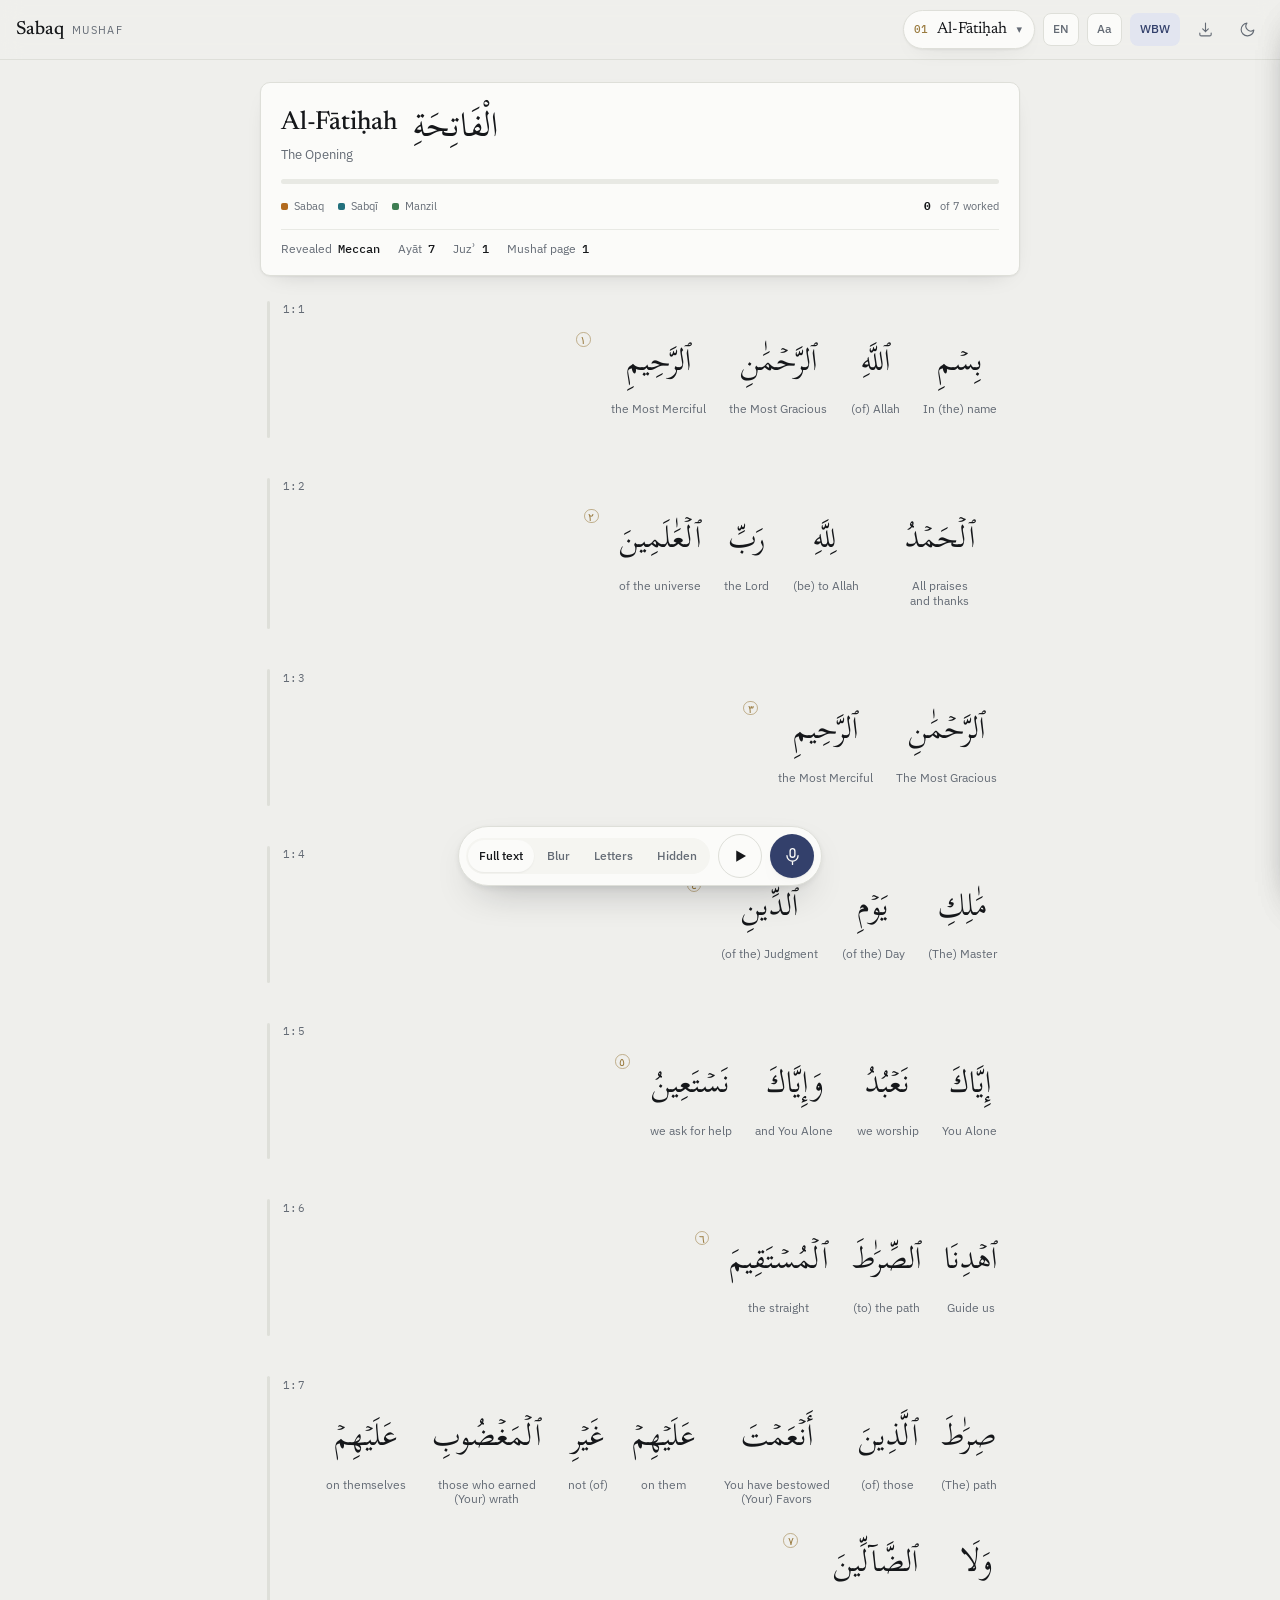
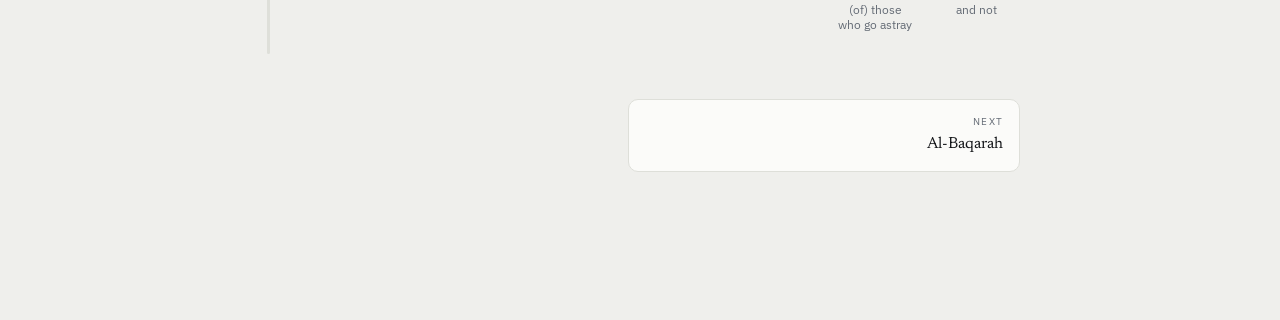
==== index.html @ 5e067751 "Add files via upload" ====
<!doctype html>
<html lang="en">
<head>
<meta charset="utf-8">
<meta name="viewport" content="width=device-width,initial-scale=1,viewport-fit=cover">
<title>Sabaq Mushaf</title>
<meta name="description" content="A mushaf built for hifz: concealment, recite-to-reveal, loop ranges and sabaq/sabqi/manzil tracking.">
<meta name="theme-color" content="#EFEFEC" media="(prefers-color-scheme: light)">
<meta name="theme-color" content="#101215" media="(prefers-color-scheme: dark)">
<meta name="apple-mobile-web-app-capable" content="yes">
<meta name="apple-mobile-web-app-title" content="Sabaq">
<link rel="manifest" href="manifest.webmanifest">
<link rel="icon" href="icon-192.png" sizes="192x192">
<link rel="apple-touch-icon" href="icon-192.png">
<link rel="preconnect" href="https://fonts.gstatic.com" crossorigin>
<link rel="stylesheet" href="https://fonts.googleapis.com/css2?family=Scheherazade+New:wght@400;700&family=Newsreader:ital,opsz,wght@0,6..72,400;0,6..72,500;1,6..72,400&family=IBM+Plex+Sans:wght@400;500;600&family=IBM+Plex+Mono:wght@400;500&display=swap">
<link rel="stylesheet" href="styles.css">
</head>
<body>
<div class="top">
  <div class="top-in">
    <div class="brand"><b>Sabaq</b><span>Mushaf</span></div>
    <button class="pick" id="pick" aria-label="Choose surah">
      <span class="num" id="pickNum">01</span>
      <span class="nm" id="pickName">Al-Fātiḥah</span>
      <span class="car">▾</span>
    </button>
    <button class="tg" id="tgTl" title="English translation">EN</button>
    <button class="tg" id="tgTr" title="Transliteration">Aa</button>
    <button class="tg" id="tgWb" title="Word-by-word English">WBW</button>
    <button class="icon" id="dlOpen" aria-label="Audio and offline downloads" title="Audio &amp; offline">
      <svg viewBox="0 0 24 24"><path d="M12 3v12m0 0l-4-4m4 4l4-4M4 17v2a2 2 0 0 0 2 2h12a2 2 0 0 0 2-2v-2"/></svg>
    </button>
    <button class="icon" id="tgTheme" aria-label="Toggle theme" title="Theme">
      <svg viewBox="0 0 24 24"><path d="M21 12.8A9 9 0 1 1 11.2 3a7 7 0 0 0 9.8 9.8z"/></svg>
    </button>
  </div>
</div>

<div class="wrap">
  <main>
    <section class="shead" id="shead"></section>
    <div class="bism" id="bism"></div>
    <div class="ayat" id="ayat"></div>
    <div class="navrow" id="navrow"></div>
  </main>
</div>

<div class="dock">
  <div class="chip" id="chip">
    <span>Loop <b id="chipRange">1–1</b></span>
    <span class="rounds" id="chipRounds">round 1</span>
    <button id="chipX" aria-label="Clear loop">&times;</button>
  </div>
  <div class="status" id="status">
    <span class="pulse"></span>
    <span class="where" id="where">Listening…</span>
  </div>
  <div class="bar">
    <div class="seg" id="segMask">
      <button data-m="none" class="on">Full text</button>
      <button data-m="blur">Blur</button>
      <button data-m="tip">Letters</button>
      <button data-m="hide">Hidden</button>
    </div>
    <button class="play" id="playBtn" aria-label="Listen" title="Listen">
      <svg viewBox="0 0 24 24" id="playIcon"><path d="M7 4.5v15l13-7.5z"/></svg>
    </button>
    <button class="mic" id="micBtn" aria-label="Recite to reveal" title="Recite to reveal">
      <svg viewBox="0 0 24 24" fill="none" stroke="currentColor" stroke-width="1.7" stroke-linecap="round" stroke-linejoin="round"><rect x="9" y="2" width="6" height="11" rx="3"/><path d="M5 11a7 7 0 0 0 14 0M12 18v4"/></svg>
    </button>
  </div>
</div>

<div class="scrim" id="scrim"></div>

<aside class="drawer" id="drawer" aria-label="Surah index">
  <div class="dhead">
    <div class="dtop">
      <h2>Surahs</h2>
      <button class="icon" id="dClose" aria-label="Close"><svg viewBox="0 0 24 24"><path d="M6 6l12 12M18 6L6 18"/></svg></button>
    </div>
    <input class="search" id="search" placeholder="Search by name, meaning or number" autocomplete="off">
  </div>
  <div class="dlist" id="dlist"></div>
</aside>

<section class="panel dlpanel" id="dlPanel" aria-label="Audio and offline">
  <div class="grab"></div>
  <div class="phead">
    <div class="ttl">Audio<em id="dlUsage"></em></div>
    <button class="icon" id="dlClose" aria-label="Close"><svg viewBox="0 0 24 24"><path d="M6 6l12 12M18 6L6 18"/></svg></button>
  </div>
  <div class="pbody">
    <div class="grp">
      <div class="lbl">Reciter</div>
      <select class="sel" id="reciter2" aria-label="Reciter"></select>
      <div class="note" id="srcNote"></div>
    </div>

    <div class="grp">
      <div class="lbl">Save for offline</div>
      <div class="foot">
        <button class="btn pri" id="dlSurah">Download this surah</button>
        <button class="btn" id="dlJuz">Download this juzʾ</button>
      </div>
      <div class="prog" id="dlProg"><i id="dlBar"></i></div>
      <div class="note" id="dlNote">Saved recitation plays with no network at all. Downloads continue in the background — you can keep reading.</div>
      <button class="btn" id="dlCancel" style="display:none">Stop downloading</button>
    </div>

    <div class="grp">
      <div class="lbl">Saved</div>
      <div id="dlList" class="dllist"></div>
      <div class="foot">
        <button class="btn" id="dlClear">Remove all saved audio</button>
      </div>
    </div>
  </div>
</section>

<section class="panel" id="panel" aria-label="Ayah">
  <div class="grab"></div>
  <div class="phead">
    <div class="ttl">Ayah<em id="pRef"></em></div>
    <button class="icon" id="pClose" aria-label="Close"><svg viewBox="0 0 24 24"><path d="M6 6l12 12M18 6L6 18"/></svg></button>
  </div>
  <div class="pbody">
    <p class="gloss" id="pGloss"></p>

    <div class="grp">
      <div class="lbl">Recitation</div>
      <div class="foot">
        <button class="btn" id="startHere">Start reciting here</button>
        <button class="btn" id="loopOne">Loop just this ayah</button>
      </div>
    </div>

    <div class="grp">
      <div class="lbl">Listen</div>
      <select class="sel" id="reciter" aria-label="Reciter"></select>
      <div class="foot">
        <button class="btn" id="playOne">Play this ayah</button>
        <button class="btn" id="playFrom">Play from here</button>
      </div>
      <div class="row2">
        <div>
          <div class="lbl" style="margin-bottom:5px">Repeat each</div>
          <div class="mini" id="aRep">
            <button data-n="1" class="on">1&times;</button><button data-n="2">2&times;</button>
            <button data-n="3">3&times;</button><button data-n="5">5&times;</button>
          </div>
        </div>
        <div>
          <div class="lbl" style="margin-bottom:5px">Speed</div>
          <div class="mini" id="aSpd">
            <button data-s="0.75">0.75</button><button data-s="1" class="on">1&times;</button>
            <button data-s="1.25">1.25</button>
          </div>
        </div>
      </div>
      <div class="note" id="audioNote">Playback follows the loop range when one is set, and stops at the end of the surah.</div>
      <div class="note" id="offlineNote"></div>
    </div>

    <div class="grp">
      <div class="lbl">Loop a range</div>
      <div class="range">
        <div class="step"><span>From</span><button data-r="f-" aria-label="Earlier start">&minus;</button><b id="dFrom">1</b><button data-r="f+" aria-label="Later start">+</button></div>
        <div class="step"><span>To</span><button data-r="t-" aria-label="Earlier end">&minus;</button><b id="dTo">1</b><button data-r="t+" aria-label="Later end">+</button></div>
      </div>
      <div class="foot">
        <button class="btn pri" id="loopSet">Loop these</button>
        <button class="btn" id="loopClear">Clear loop</button>
      </div>
      <div class="note" id="loopNote"></div>
    </div>

    <div class="grp">
      <div class="lbl">Repetitions</div>
      <div class="reps">
        <svg class="ring" viewBox="0 0 44 44" aria-hidden="true">
          <circle class="bg" cx="22" cy="22" r="18"></circle>
          <circle class="fg" id="ringFg" cx="22" cy="22" r="18" transform="rotate(-90 22 22)"></circle>
          <text x="22" y="23" id="ringTxt">0</text>
        </svg>
        <div class="repbtns">
          <button class="btn pri" id="repAdd" style="flex:1 1 110px">Count one</button>
          <button class="btn" id="repUndo">Undo</button>
          <div class="tgt" id="tgt">
            <span class="lbl">Target</span>
            <button data-t="3">3</button><button data-t="5">5</button>
            <button data-t="7">7</button><button data-t="10">10</button><button data-t="20">20</button>
          </div>
        </div>
      </div>
    </div>

    <div class="grp">
      <div class="lbl">Stage</div>
      <div class="states" id="states">
        <button class="st" data-s="0"><b>—</b>Untouched</button>
        <button class="st v1" data-s="1"><b>Sabaq</b>New lesson</button>
        <button class="st v2" data-s="2"><b>Sabqī</b>Recent</button>
        <button class="st v3" data-s="3"><b>Manzil</b>Consolidated</button>
      </div>
    </div>

    <div class="foot">
      <button class="btn" id="prevAyah">← Previous</button>
      <button class="btn" id="revealAyah">Reveal ayah</button>
      <button class="btn" id="nextAyah">Next →</button>
    </div>
  </div>
</section>

<script src="data/data-meta.js"></script>
<script src="data/data-ar.js"></script>
<script src="data/data-en.js"></script>
<script src="data/data-tr.js"></script>
<script src="data/data-wbw.js"></script>
<script src="config.js"></script>
<script src="app.js"></script>
</body>
</html>
---- styles.css ----
:root{
  --bg:#EFEFEC; --surface:#FBFBF9; --surface-2:#F5F5F1;
  --ink:#15171A; --muted:#646B75; --line:#DEDFD9; --line-soft:#E8E9E4;
  --accent:#33406B; --accent-2:#46558A; --accent-soft:#E2E5F0;
  --brass:#9A7B3F; --live:#B4341F;
  --sabaq:#B26A1E; --sabqi:#22707C; --manzil:#3E7D52;
  --shadow:0 1px 2px rgba(21,23,26,.05), 0 8px 24px -16px rgba(21,23,26,.28);
  --lift:0 2px 6px rgba(21,23,26,.07), 0 16px 40px -20px rgba(21,23,26,.45);
  --r:10px;
  color-scheme:light;
}
@media (prefers-color-scheme:dark){
  :root:not([data-theme="light"]){
    --bg:#101215; --surface:#171A1F; --surface-2:#1D2127;
    --ink:#E6E8EC; --muted:#8E97A3; --line:#262B32; --line-soft:#1F242A;
    --accent:#8D9BD6; --accent-2:#A9B4E2; --accent-soft:#222839;
    --brass:#CBA868; --live:#E4735C;
    --sabaq:#DDA155; --sabqi:#6FC1CE; --manzil:#77C08E;
    --shadow:0 1px 2px rgba(0,0,0,.4), 0 10px 30px -18px rgba(0,0,0,.9);
    --lift:0 2px 8px rgba(0,0,0,.5), 0 18px 44px -22px rgba(0,0,0,1);
    color-scheme:dark;
  }
}
:root[data-theme="dark"]{
  --bg:#101215; --surface:#171A1F; --surface-2:#1D2127;
  --ink:#E6E8EC; --muted:#8E97A3; --line:#262B32; --line-soft:#1F242A;
  --accent:#8D9BD6; --accent-2:#A9B4E2; --accent-soft:#222839;
  --brass:#CBA868; --live:#E4735C;
  --sabaq:#DDA155; --sabqi:#6FC1CE; --manzil:#77C08E;
  --shadow:0 1px 2px rgba(0,0,0,.4), 0 10px 30px -18px rgba(0,0,0,.9);
  --lift:0 2px 8px rgba(0,0,0,.5), 0 18px 44px -22px rgba(0,0,0,1);
  color-scheme:dark;
}

*{box-sizing:border-box}
body{
  margin:0; background:var(--bg); color:var(--ink);
  font-family:"IBM Plex Sans",ui-sans-serif,system-ui,sans-serif;
  font-size:15px; line-height:1.55; -webkit-text-size-adjust:100%;
}
button{font:inherit;color:inherit;background:none;border:none;cursor:pointer}
:focus-visible{outline:2px solid var(--accent);outline-offset:2px;border-radius:4px}
.lbl{font-size:11px;letter-spacing:.10em;text-transform:uppercase;color:var(--muted);font-weight:500}
.mono{font-family:"IBM Plex Mono",ui-monospace,monospace;font-variant-numeric:tabular-nums}

/* ---------- top bar ---------- */
.top{position:sticky;top:0;z-index:40;background:color-mix(in srgb,var(--bg) 88%,transparent);
  backdrop-filter:saturate(1.4) blur(10px);border-bottom:1px solid var(--line)}
.top-in{max-width:1400px;margin:0 auto;display:flex;align-items:center;gap:8px;padding:10px 16px}
.brand{display:flex;align-items:baseline;gap:8px;margin-right:auto;min-width:0}
.brand b{font-family:Newsreader,Georgia,serif;font-weight:500;font-size:19px}
.brand span{font-size:11px;letter-spacing:.12em;text-transform:uppercase;color:var(--muted);white-space:nowrap}
@media (max-width:760px){.brand span{display:none}}
@media (max-width:540px){.brand{display:none}.tg{padding:6px 7px;font-size:11.5px}.top-in{gap:6px}.pick{max-width:52vw}}
.pick{display:flex;align-items:center;gap:9px;padding:6px 12px 6px 10px;border:1px solid var(--line);
  border-radius:999px;background:var(--surface);box-shadow:var(--shadow);max-width:46vw}
.pick .num{font-family:"IBM Plex Mono",monospace;font-size:11px;color:var(--brass);font-weight:500}
.pick .nm{font-family:Newsreader,Georgia,serif;font-size:16px;white-space:nowrap;overflow:hidden;text-overflow:ellipsis}
.pick .car{color:var(--muted);font-size:11px}
.icon{width:34px;height:34px;display:grid;place-items:center;border-radius:8px;border:1px solid transparent;color:var(--muted);flex:none}
.icon:hover{background:var(--surface);border-color:var(--line);color:var(--ink)}
.icon svg{width:17px;height:17px;fill:none;stroke:currentColor;stroke-width:1.6;stroke-linecap:round;stroke-linejoin:round}
.tg{font-size:12px;font-weight:500;padding:6px 9px;border-radius:8px;border:1px solid var(--line);color:var(--muted);background:var(--surface)}
.tg.on{background:var(--accent-soft);color:var(--accent);border-color:transparent}
.tg[disabled]{opacity:.4;cursor:not-allowed}

/* ---------- page ---------- */
.wrap{max-width:1400px;margin:0 auto;padding:0 16px}
main{min-width:0;padding-block:22px 148px;max-width:760px;margin:0 auto}

.shead{background:var(--surface);border:1px solid var(--line);border-radius:var(--r);
  padding:20px 20px 16px;box-shadow:var(--shadow);display:grid;gap:14px}
.shead .row1{display:flex;align-items:flex-start;gap:16px;flex-wrap:wrap}
.shead .ar{font-family:"Scheherazade New",serif;font-size:34px;line-height:1.35;direction:rtl;margin-right:auto}
.shead h1{margin:0;font-family:Newsreader,Georgia,serif;font-weight:500;font-size:26px}
.shead .sub{color:var(--muted);font-size:13px;margin-top:2px}
.facts{display:flex;flex-wrap:wrap;gap:6px 18px;border-top:1px solid var(--line-soft)}
.fact{display:flex;gap:6px;align-items:baseline;font-size:12px;color:var(--muted);padding-top:10px}
.fact b{color:var(--ink);font-weight:500;font-family:"IBM Plex Mono",monospace;font-size:12px}
.meter{display:flex;height:5px;border-radius:3px;overflow:hidden;background:var(--line-soft)}
.meter i{display:block;height:100%}
.meter i.s1{background:var(--sabaq)} .meter i.s2{background:var(--sabqi)} .meter i.s3{background:var(--manzil)}
.legend{display:flex;gap:14px;flex-wrap:wrap;font-size:11px;color:var(--muted);align-items:center}
.legend span{display:flex;align-items:center;gap:6px}
.dot{width:7px;height:7px;border-radius:2px;flex:none}
.dot.s1{background:var(--sabaq)} .dot.s2{background:var(--sabqi)} .dot.s3{background:var(--manzil)}
.bism{font-family:"Scheherazade New",serif;direction:rtl;text-align:center;font-size:30px;line-height:2;padding:26px 10px 18px}

/* ---------- ayat ---------- */
.ayat{display:flex;flex-direction:column;gap:2px;margin-top:6px}
.ayah{scroll-margin-top:96px;position:relative;padding:16px 14px 16px 22px;border-radius:var(--r);
  border:1px solid transparent;transition:background .12s ease,border-color .12s ease}
.ayah:hover{background:var(--surface);border-color:var(--line-soft)}
.ayah.active{background:var(--surface);border-color:var(--line);box-shadow:var(--shadow)}
.ayah.inloop{background:color-mix(in srgb,var(--brass) 7%,transparent)}
.ayah.inloop::before{content:"";position:absolute;left:0;top:0;bottom:0;width:2px;background:color-mix(in srgb,var(--brass) 60%,transparent)}
.ayah.loopstart::before{top:9px;border-radius:2px 2px 0 0}
.ayah.loopend::before{bottom:9px;border-radius:0 0 2px 2px}
.spine{position:absolute;left:6px;top:18px;bottom:18px;width:3px;border-radius:2px;background:var(--line)}
.spine.s1{background:var(--sabaq)} .spine.s2{background:var(--sabqi)} .spine.s3{background:var(--manzil)}
.ahead{display:flex;align-items:center;gap:10px;margin-bottom:8px;min-height:22px}
.aref{font-family:"IBM Plex Mono",monospace;font-size:11px;color:var(--muted);letter-spacing:.03em}
.areps{font-family:"IBM Plex Mono",monospace;font-size:11px;color:var(--brass)}
.astate{font-size:10px;letter-spacing:.1em;text-transform:uppercase;font-weight:500;padding:2px 7px;border-radius:999px;border:1px solid currentColor}
.astate.s1{color:var(--sabaq)} .astate.s2{color:var(--sabqi)} .astate.s3{color:var(--manzil)}
.ago{margin-left:auto;font-size:11px;color:var(--accent);opacity:0;transition:opacity .12s;padding:2px 4px}
.ayah:hover .ago,.ayah.active .ago{opacity:1}
@media (hover:none){.ago{opacity:1}}

.ar-text{display:block;font-family:"Scheherazade New",serif;direction:rtl;text-align:right;
  font-size:var(--ar-size,30px);line-height:2.15}
.w{display:inline-block;position:relative;padding:0 .03em;border-radius:5px}
.aw{display:inline-block;position:relative;font-style:normal;
  transition:filter .16s ease,color .16s ease,background-color .16s ease}
.gl{display:none}
.ayat.wbw .ar-text{line-height:1.25}
.ayat.wbw .w{display:inline-flex;flex-direction:column;align-items:center;vertical-align:top;
  gap:4px;margin:0 .18em .75em;padding:0 .08em}
.ayat.wbw .aw{display:block;line-height:2.15;padding-bottom:.16em}
.ayat.wbw .gl{display:block;direction:ltr;text-align:center;font-style:normal;
  font-family:"IBM Plex Sans",system-ui,sans-serif;font-size:11.5px;line-height:1.3;
  color:var(--muted);max-width:10em;text-wrap:balance}
.ayat.wbw .rosette{vertical-align:top;margin-top:.3em}
.rosette{display:inline-block;margin:0 4px;width:1.35em;height:1.35em;line-height:1.35em;text-align:center;
  vertical-align:.05em;font-family:"IBM Plex Mono",monospace;font-size:.36em;color:var(--brass);
  border:1px solid color-mix(in srgb,var(--brass) 55%,transparent);border-radius:50%}
.tl{display:block;margin-top:10px;font-size:14.5px;max-width:64ch}
.tr{display:block;margin-top:6px;font-size:13px;color:var(--muted);font-style:italic;max-width:64ch}

/* concealment — one class on the container drives every word */
.ayat.m-blur .w:not(.got),.ayat.m-tip .w:not(.got),.ayat.m-hide .w:not(.got){cursor:pointer}
.ayat.m-blur .w:not(.got) .aw{filter:blur(6px);opacity:.72}
.ayat.m-hide .w:not(.got) .aw{color:transparent;background:var(--line);border-radius:5px}
.ayat.m-tip .w:not(.got) .aw{color:transparent;text-decoration:underline;text-decoration-color:var(--line);
  text-decoration-thickness:2px;text-underline-offset:.18em}
.ayat.m-tip .w:not(.got) .aw::after{content:attr(data-h);position:absolute;right:.03em;top:0;color:var(--muted)}
.ayat .w.now{background:color-mix(in srgb,var(--accent) 22%,transparent);outline:1px solid color-mix(in srgb,var(--accent) 45%,transparent)}
.ayat.m-hide .w.now .aw{background:color-mix(in srgb,var(--accent) 30%,transparent)}
@media (prefers-reduced-motion:reduce){.aw{transition:none}}

.navrow{display:flex;gap:10px;margin-top:26px}
.nav{flex:1;padding:14px 16px;border:1px solid var(--line);border-radius:var(--r);background:var(--surface);display:grid;gap:3px;text-align:left}
.nav:hover{border-color:var(--accent);color:var(--accent)}
.nav.r{text-align:right}
.nav .k{font-size:10px;letter-spacing:.12em;text-transform:uppercase;color:var(--muted)}
.nav .v{font-family:Newsreader,Georgia,serif;font-size:16px}

/* ---------- recitation dock ---------- */
.dock{position:fixed;left:0;right:0;bottom:0;z-index:50;display:flex;flex-direction:column;
  align-items:center;gap:8px;padding:0 12px 14px;pointer-events:none}
.dock>*{pointer-events:auto}
.status{display:none;align-items:center;gap:9px;padding:7px 14px;border-radius:999px;
  background:var(--surface);border:1px solid var(--line);box-shadow:var(--lift);font-size:12.5px;max-width:94vw}
.status.on{display:flex}
.status .pulse{width:8px;height:8px;border-radius:50%;background:var(--live);flex:none;animation:pulse 1.4s ease-in-out infinite}
@keyframes pulse{0%,100%{opacity:1;transform:scale(1)}50%{opacity:.35;transform:scale(.75)}}
@media (prefers-reduced-motion:reduce){.status .pulse{animation:none}}
.status .where{font-family:"IBM Plex Mono",monospace;font-size:12px;color:var(--muted);white-space:nowrap;overflow:hidden;text-overflow:ellipsis}
.status.lost .pulse{background:var(--brass);animation:none}
.status.audio .pulse{background:var(--manzil)}
.status.failed .pulse{background:var(--brass);animation:none}
.ayah.playing{background:color-mix(in srgb,var(--manzil) 9%,transparent)}
.ayah.playing .spine{background:var(--manzil)}
.chip{display:none;align-items:center;gap:10px;padding:6px 8px 6px 14px;border-radius:999px;
  background:var(--surface);border:1px solid color-mix(in srgb,var(--brass) 55%,transparent);
  box-shadow:var(--lift);font-size:12.5px;max-width:94vw}
.chip.on{display:flex}
.chip b{color:var(--brass);font-weight:500}
.chip .rounds{font-family:"IBM Plex Mono",monospace;font-size:12px;color:var(--muted)}
.chip button{width:24px;height:24px;border-radius:50%;display:grid;place-items:center;color:var(--muted);font-size:14px;line-height:1}
.chip button:hover{background:var(--surface-2);color:var(--ink)}

.bar{display:flex;align-items:center;gap:8px;padding:7px;border-radius:999px;
  background:var(--surface);border:1px solid var(--line);box-shadow:var(--lift)}
.seg{display:flex;gap:2px;padding:2px;background:var(--surface-2);border-radius:999px}
.seg button{padding:7px 11px;border-radius:999px;font-size:11.5px;font-weight:500;color:var(--muted);white-space:nowrap}
.seg button.on{background:var(--surface);color:var(--ink);box-shadow:var(--shadow)}
.mic{width:44px;height:44px;border-radius:50%;display:grid;place-items:center;flex:none;
  background:var(--accent);color:var(--surface);box-shadow:var(--shadow)}
:root[data-theme="dark"] .mic,:root:not([data-theme="light"]) .mic{color:#101215}
@media (prefers-color-scheme:light){:root:not([data-theme="dark"]) .mic{color:#FBFBF9}}
.mic svg{width:19px;height:19px;fill:none;stroke:currentColor;stroke-width:1.7;stroke-linecap:round;stroke-linejoin:round}
.mic.live{background:var(--live)}
.mic[disabled]{background:var(--line);color:var(--muted);cursor:not-allowed}
.play{width:44px;height:44px;border-radius:50%;display:grid;place-items:center;flex:none;
  border:1px solid var(--line);background:var(--surface);color:var(--ink)}
.play:hover{border-color:var(--manzil);color:var(--manzil)}
.play.on{background:var(--manzil);border-color:var(--manzil);color:var(--surface)}
:root[data-theme="dark"] .play.on,:root:not([data-theme="light"]) .play.on{color:#101215}
@media (prefers-color-scheme:light){:root:not([data-theme="dark"]) .play.on{color:#FBFBF9}}
.play svg{width:18px;height:18px;fill:currentColor;stroke:none}
@media (max-width:430px){.seg button{padding:7px 8px;font-size:11px}.dock{padding-bottom:10px}}

/* ---------- drawer ---------- */
.scrim{position:fixed;inset:0;background:rgba(10,12,14,.42);z-index:60;opacity:0;pointer-events:none;transition:opacity .18s}
.scrim.show{opacity:1;pointer-events:auto}
.drawer{position:fixed;top:0;left:0;bottom:0;width:min(400px,88vw);z-index:61;background:var(--surface);
  border-right:1px solid var(--line);transform:translateX(-101%);transition:transform .22s cubic-bezier(.32,.72,0,1);
  display:flex;flex-direction:column}
.drawer.show{transform:none}
.dhead{padding:16px 16px 12px;border-bottom:1px solid var(--line);display:grid;gap:12px}
.dtop{display:flex;align-items:center;gap:10px}
.dtop h2{margin:0;font-family:Newsreader,Georgia,serif;font-weight:500;font-size:19px;margin-right:auto}
.search{width:100%;padding:9px 12px;border:1px solid var(--line);border-radius:8px;background:var(--surface-2);color:var(--ink);font:inherit;font-size:14px}
.search::placeholder{color:var(--muted)}
.dlist{overflow-y:auto;padding:6px 8px 24px;flex:1}
.srow{display:grid;grid-template-columns:30px 1fr auto;gap:10px;align-items:center;width:100%;padding:9px 8px;border-radius:8px;text-align:left}
.srow:hover{background:var(--surface-2)}
.srow.cur{background:var(--accent-soft)}
.srow .n{font-family:"IBM Plex Mono",monospace;font-size:11px;color:var(--brass);text-align:center}
.srow .t{min-width:0}
.srow .t b{display:block;font-family:Newsreader,Georgia,serif;font-weight:500;font-size:15px;white-space:nowrap;overflow:hidden;text-overflow:ellipsis}
.srow .t i{display:block;font-style:normal;font-size:11px;color:var(--muted)}
.srow .a{font-family:"Scheherazade New",serif;font-size:19px;direction:rtl}
.srow .mt{grid-column:2/4;height:3px;border-radius:2px;background:var(--line-soft);display:flex;overflow:hidden;margin-top:2px}

/* ---------- ayah panel ---------- */
.panel{position:fixed;z-index:70;background:var(--surface);left:0;right:0;bottom:0;
  border-top:1px solid var(--line);border-radius:16px 16px 0 0;box-shadow:var(--lift);
  transform:translateY(101%);transition:transform .24s cubic-bezier(.32,.72,0,1);
  display:flex;flex-direction:column;max-height:80vh}
.panel.show{transform:none}
.grab{width:36px;height:4px;border-radius:2px;background:var(--line);margin:8px auto 0;flex:none}
.phead{padding:10px 18px 12px;display:flex;align-items:center;gap:10px;border-bottom:1px solid var(--line-soft);flex:none}
.phead .ttl{font-family:Newsreader,Georgia,serif;font-size:17px}
.phead .ttl em{font-style:normal;color:var(--muted);font-family:"IBM Plex Mono",monospace;font-size:12px;margin-left:8px}
.pbody{overflow-y:auto;padding:16px 18px 26px;display:grid;gap:18px}
.gloss{font-size:14px;color:var(--muted);max-width:60ch;margin:0}
.grp{display:grid;gap:9px}
.reps{display:flex;align-items:center;gap:14px;flex-wrap:wrap}
.ring{width:58px;height:58px;flex:none}
.ring circle{fill:none;stroke-width:5}
.ring .bg{stroke:var(--line)}
.ring .fg{stroke:var(--brass);stroke-linecap:round;transition:stroke-dashoffset .3s}
.ring text{fill:var(--ink);font-family:"IBM Plex Mono",monospace;font-size:17px;text-anchor:middle;dominant-baseline:central}
.repbtns{display:flex;gap:8px;flex-wrap:wrap;flex:1;min-width:190px}
.btn{padding:9px 14px;border:1px solid var(--line);border-radius:8px;background:var(--surface);font-size:13px;font-weight:500}
.btn:hover{border-color:var(--accent);color:var(--accent)}
.btn.pri{background:var(--accent);border-color:var(--accent)}
:root[data-theme="dark"] .btn.pri,:root:not([data-theme="light"]) .btn.pri{color:#101215}
@media (prefers-color-scheme:light){:root:not([data-theme="dark"]) .btn.pri{color:#FBFBF9}}
.btn.pri:hover{background:var(--accent-2);border-color:var(--accent-2);color:inherit}
.btn.onb{border-color:var(--brass);color:var(--brass);background:color-mix(in srgb,var(--brass) 10%,transparent)}
.tgt{display:flex;gap:6px;align-items:center;flex-wrap:wrap;width:100%}
.tgt button{width:30px;height:30px;border-radius:7px;border:1px solid var(--line);font-family:"IBM Plex Mono",monospace;font-size:12px;color:var(--muted)}
.tgt button.on{background:var(--accent-soft);color:var(--accent);border-color:transparent}
.range{display:flex;gap:10px;flex-wrap:wrap}
.step{display:flex;align-items:center;gap:8px;padding:5px 8px 5px 12px;border:1px solid var(--line);border-radius:999px;background:var(--surface-2)}
.step span{font-size:11px;letter-spacing:.08em;text-transform:uppercase;color:var(--muted)}
.step b{font-family:"IBM Plex Mono",monospace;font-size:14px;min-width:2.4ch;text-align:center;font-weight:500}
.step button{width:26px;height:26px;border-radius:50%;border:1px solid var(--line);background:var(--surface);
  display:grid;place-items:center;font-size:14px;line-height:1;color:var(--muted)}
.step button:hover{border-color:var(--accent);color:var(--accent)}
.sel{width:100%;padding:9px 11px;border:1px solid var(--line);border-radius:8px;
  background:var(--surface-2);color:var(--ink);font:inherit;font-size:13.5px}
.mini{display:flex;gap:4px;padding:3px;background:var(--surface-2);border:1px solid var(--line-soft);border-radius:8px}
.mini button{flex:1;padding:6px 4px;border-radius:6px;font-size:12px;font-weight:500;color:var(--muted);
  font-family:"IBM Plex Mono",monospace}
.mini button.on{background:var(--surface);color:var(--ink);box-shadow:var(--shadow)}
.row2{display:grid;grid-template-columns:1fr 1fr;gap:10px}
.states{display:grid;grid-template-columns:repeat(4,1fr);gap:6px}
.st{padding:9px 6px;border:1px solid var(--line);border-radius:8px;display:grid;gap:3px;justify-items:center;font-size:11px;color:var(--muted)}
.st b{font-size:12.5px;font-weight:500;color:var(--ink)}
.st.on{border-color:currentColor}
.st.on.v1{color:var(--sabaq);background:color-mix(in srgb,var(--sabaq) 10%,transparent)}
.st.on.v2{color:var(--sabqi);background:color-mix(in srgb,var(--sabqi) 10%,transparent)}
.st.on.v3{color:var(--manzil);background:color-mix(in srgb,var(--manzil) 10%,transparent)}
.st.on b{color:currentColor}
.foot{display:flex;gap:8px;flex-wrap:wrap}
.foot .btn{flex:1}
.note{font-size:12px;color:var(--muted);line-height:1.5}

@media (min-width:1024px){
  .panel{left:auto;right:0;top:0;bottom:0;width:404px;max-height:none;border-radius:0;
    border-top:none;border-left:1px solid var(--line);transform:translateX(101%)}
  .panel.show{transform:none}
  .grab{display:none}
  body.docked .wrap,body.docked .top-in{padding-right:420px}
  body.docked .dock{right:404px}
}
@media (max-width:520px){
  .ar-text{--ar-size:25px}
  .shead .ar{font-size:28px}
  .bism{font-size:25px}
  main{padding-block:16px 140px}
}
.hidden{display:none!important}

/* ---------- audio & offline ---------- */
.prog{height:6px;border-radius:3px;background:var(--line-soft);overflow:hidden;display:none}
.prog.on{display:block}
.prog i{display:block;height:100%;width:0;background:var(--manzil);transition:width .25s ease}
.dllist{display:grid;gap:6px}
.dlrow{display:flex;align-items:center;gap:10px;padding:9px 11px;border:1px solid var(--line);border-radius:8px;font-size:13px}
.dlrow b{font-weight:500}
.dlrow .sz{margin-left:auto;font-family:"IBM Plex Mono",monospace;font-size:11.5px;color:var(--muted)}
.dlrow button{color:var(--muted);font-size:12px;padding:3px 6px;border-radius:6px}
.dlrow button:hover{color:var(--live);background:color-mix(in srgb,var(--live) 12%,transparent)}
.dlempty{font-size:13px;color:var(--muted);padding:4px 2px}
.offline-badge{font-size:10px;letter-spacing:.08em;text-transform:uppercase;color:var(--manzil);
  border:1px solid currentColor;border-radius:999px;padding:2px 7px;font-weight:500}
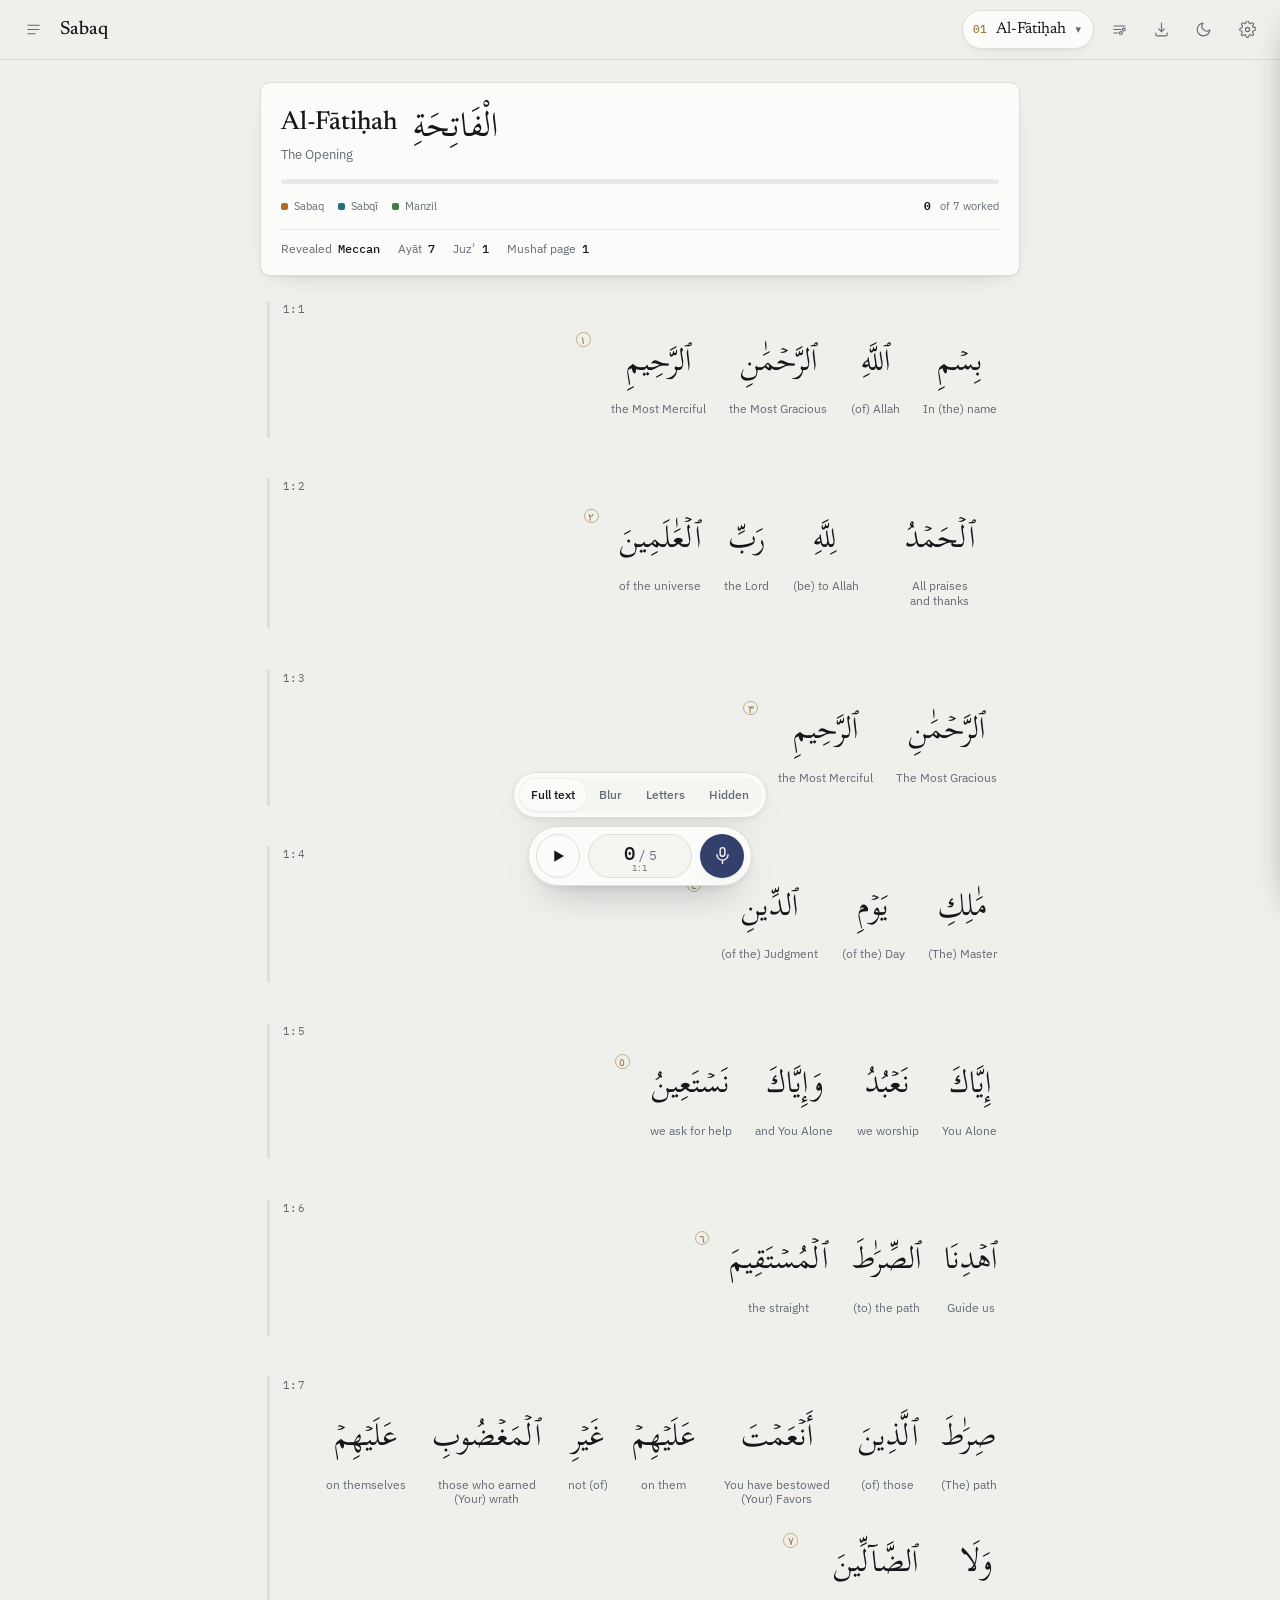
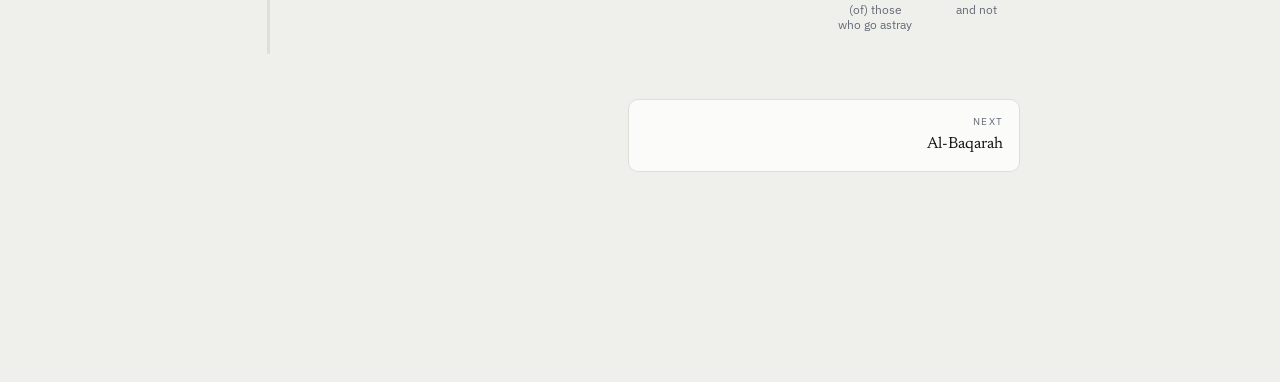
==== commit e1d60cf8: "Add files via upload" ====
--- a/index.html
+++ b/index.html
@@ -19,20 +19,33 @@
 <body>
 <div class="top">
   <div class="top-in">
-    <div class="brand"><b>Sabaq</b><span>Mushaf</span></div>
+    <button class="icon lead" id="toIndex" aria-label="All surahs" title="All surahs">
+      <svg viewBox="0 0 24 24"><path d="M4 6h16M4 12h16M4 18h10"/></svg>
+    </button>
+    <div class="brand"><b>Sabaq</b></div>
     <button class="pick" id="pick" aria-label="Choose surah">
       <span class="num" id="pickNum">01</span>
       <span class="nm" id="pickName">Al-Fātiḥah</span>
       <span class="car">▾</span>
     </button>
-    <button class="tg" id="tgTl" title="English translation">EN</button>
-    <button class="tg" id="tgTr" title="Transliteration">Aa</button>
-    <button class="tg" id="tgWb" title="Word-by-word English">WBW</button>
+    <div class="menuwrap">
+      <button class="icon" id="dispBtn" aria-label="Display options" title="Display" aria-expanded="false">
+        <svg viewBox="0 0 24 24"><path d="M4 7h16M4 12h10M4 17h6"/><circle cx="18" cy="12" r="2"/><circle cx="14" cy="17" r="2"/></svg>
+      </button>
+      <div class="menu" id="dispMenu" role="menu">
+        <button class="tg" id="tgTl" role="menuitemcheckbox">Translation<i></i></button>
+        <button class="tg" id="tgTr" role="menuitemcheckbox">Transliteration<i></i></button>
+        <button class="tg" id="tgWb" role="menuitemcheckbox">Word-by-word<i></i></button>
+      </div>
+    </div>
     <button class="icon" id="dlOpen" aria-label="Audio and offline downloads" title="Audio &amp; offline">
       <svg viewBox="0 0 24 24"><path d="M12 3v12m0 0l-4-4m4 4l4-4M4 17v2a2 2 0 0 0 2 2h12a2 2 0 0 0 2-2v-2"/></svg>
     </button>
     <button class="icon" id="tgTheme" aria-label="Toggle theme" title="Theme">
       <svg viewBox="0 0 24 24"><path d="M21 12.8A9 9 0 1 1 11.2 3a7 7 0 0 0 9.8 9.8z"/></svg>
+    </button>
+    <button class="icon trail" id="toTools" aria-label="Ayah tools" title="Ayah tools">
+      <svg viewBox="0 0 24 24"><circle cx="12" cy="12" r="3"/><path d="M19.4 15a1.7 1.7 0 0 0 .3 1.9l.1.1a2 2 0 1 1-2.8 2.8l-.1-.1a1.7 1.7 0 0 0-2.9 1.2v.2a2 2 0 0 1-4 0v-.1a1.7 1.7 0 0 0-1.1-1.5 1.7 1.7 0 0 0-1.9.3l-.1.1a2 2 0 1 1-2.8-2.8l.1-.1a1.7 1.7 0 0 0-1.2-2.9H3a2 2 0 0 1 0-4h.1A1.7 1.7 0 0 0 4.6 8a1.7 1.7 0 0 0-.3-1.9l-.1-.1a2 2 0 1 1 2.8-2.8l.1.1a1.7 1.7 0 0 0 1.9.3H9a1.7 1.7 0 0 0 1-1.5V2a2 2 0 0 1 4 0v.1A1.7 1.7 0 0 0 15 3.6a1.7 1.7 0 0 0 1.9-.3l.1-.1a2 2 0 1 1 2.8 2.8l-.1.1a1.7 1.7 0 0 0-.3 1.9V8a1.7 1.7 0 0 0 1.5 1H22a2 2 0 0 1 0 4h-.1a1.7 1.7 0 0 0-1.5 1z"/></svg>
     </button>
   </div>
 </div>
@@ -56,15 +69,22 @@
     <span class="pulse"></span>
     <span class="where" id="where">Listening…</span>
   </div>
-  <div class="bar">
+  <div class="bar masks">
     <div class="seg" id="segMask">
       <button data-m="none" class="on">Full text</button>
       <button data-m="blur">Blur</button>
       <button data-m="tip">Letters</button>
       <button data-m="hide">Hidden</button>
     </div>
+  </div>
+  <div class="bar">
     <button class="play" id="playBtn" aria-label="Listen" title="Listen">
       <svg viewBox="0 0 24 24" id="playIcon"><path d="M7 4.5v15l13-7.5z"/></svg>
+    </button>
+    <button class="counter" id="counter" aria-label="Repetitions — tap to count, hold to reset">
+      <span class="cn" id="cnNow">0</span><span class="cs">/</span><span class="ct" id="cnTarget">5</span>
+      <span class="cl" id="cnLabel">reps</span>
+      <span class="cfill" id="cnFill"></span>
     </button>
     <button class="mic" id="micBtn" aria-label="Recite to reveal" title="Recite to reveal">
       <svg viewBox="0 0 24 24" fill="none" stroke="currentColor" stroke-width="1.7" stroke-linecap="round" stroke-linejoin="round"><rect x="9" y="2" width="6" height="11" rx="3"/><path d="M5 11a7 7 0 0 0 14 0M12 18v4"/></svg>
@@ -168,6 +188,11 @@
       <div class="range">
         <div class="step"><span>From</span><button data-r="f-" aria-label="Earlier start">&minus;</button><b id="dFrom">1</b><button data-r="f+" aria-label="Later start">+</button></div>
         <div class="step"><span>To</span><button data-r="t-" aria-label="Earlier end">&minus;</button><b id="dTo">1</b><button data-r="t+" aria-label="Later end">+</button></div>
+      </div>
+      <div class="lbl" style="margin-top:4px">Stop after</div>
+      <div class="mini" id="loopRounds">
+        <button data-r="0" class="on">∞</button><button data-r="3">3</button>
+        <button data-r="5">5</button><button data-r="7">7</button><button data-r="10">10</button>
       </div>
       <div class="foot">
         <button class="btn pri" id="loopSet">Loop these</button>
--- a/styles.css
+++ b/styles.css
@@ -50,8 +50,29 @@
 .brand{display:flex;align-items:baseline;gap:8px;margin-right:auto;min-width:0}
 .brand b{font-family:Newsreader,Georgia,serif;font-weight:500;font-size:19px}
 .brand span{font-size:11px;letter-spacing:.12em;text-transform:uppercase;color:var(--muted);white-space:nowrap}
-@media (max-width:760px){.brand span{display:none}}
-@media (max-width:540px){.brand{display:none}.tg{padding:6px 7px;font-size:11.5px}.top-in{gap:6px}.pick{max-width:52vw}}
+.brand span{display:none}
+.icon.lead{margin-right:2px}
+.icon.trail{margin-left:2px}
+@media (max-width:620px){.brand{display:none}.top-in{gap:5px}.pick{max-width:56vw}}
+
+/* display menu */
+.menuwrap{position:relative}
+.menu{position:absolute;top:calc(100% + 8px);right:0;z-index:50;min-width:190px;
+  background:var(--surface);border:1px solid var(--line);border-radius:10px;
+  box-shadow:var(--lift);padding:5px;display:none;flex-direction:column;gap:2px}
+.menu.show{display:flex}
+.menu .tg{display:flex;align-items:center;justify-content:space-between;gap:10px;
+  width:100%;border:none;background:none;padding:9px 10px;border-radius:7px;font-size:13.5px;color:var(--ink)}
+.menu .tg:hover{background:var(--surface-2)}
+.menu .tg i{width:16px;height:16px;border-radius:5px;border:1.5px solid var(--line);flex:none}
+.menu .tg.on{background:none;color:var(--ink)}
+.menu .tg.on i{background:var(--accent);border-color:var(--accent);
+  background-image:linear-gradient(transparent,transparent)}
+.menu .tg.on i::after{content:"";display:block;width:4px;height:8px;margin:1px auto 0;
+  border:solid var(--surface);border-width:0 2px 2px 0;transform:rotate(45deg)}
+:root[data-theme="dark"] .menu .tg.on i::after,:root:not([data-theme="light"]) .menu .tg.on i::after{border-color:#101215}
+@media (prefers-color-scheme:light){:root:not([data-theme="dark"]) .menu .tg.on i::after{border-color:#FBFBF9}}
+.menu .tg[disabled]{opacity:.4}
 .pick{display:flex;align-items:center;gap:9px;padding:6px 12px 6px 10px;border:1px solid var(--line);
   border-radius:999px;background:var(--surface);box-shadow:var(--shadow);max-width:46vw}
 .pick .num{font-family:"IBM Plex Mono",monospace;font-size:11px;color:var(--brass);font-weight:500}
@@ -66,7 +87,7 @@
 
 /* ---------- page ---------- */
 .wrap{max-width:1400px;margin:0 auto;padding:0 16px}
-main{min-width:0;padding-block:22px 148px;max-width:760px;margin:0 auto}
+main{min-width:0;padding-block:22px 210px;max-width:760px;margin:0 auto}
 
 .shead{background:var(--surface);border:1px solid var(--line);border-radius:var(--r);
   padding:20px 20px 16px;box-shadow:var(--shadow);display:grid;gap:14px}
@@ -157,6 +178,7 @@
 @media (prefers-reduced-motion:reduce){.status .pulse{animation:none}}
 .status .where{font-family:"IBM Plex Mono",monospace;font-size:12px;color:var(--muted);white-space:nowrap;overflow:hidden;text-overflow:ellipsis}
 .status.lost .pulse{background:var(--brass);animation:none}
+.status.done .pulse{background:var(--manzil);animation:none}
 .status.audio .pulse{background:var(--manzil)}
 .status.failed .pulse{background:var(--brass);animation:none}
 .ayah.playing{background:color-mix(in srgb,var(--manzil) 9%,transparent)}
@@ -172,6 +194,29 @@
 
 .bar{display:flex;align-items:center;gap:8px;padding:7px;border-radius:999px;
   background:var(--surface);border:1px solid var(--line);box-shadow:var(--lift)}
+.bar.masks{padding:4px}
+
+/* repetition counter */
+.counter{position:relative;overflow:hidden;display:flex;align-items:baseline;gap:3px;
+  min-width:104px;justify-content:center;padding:9px 16px 11px;border-radius:999px;
+  background:var(--surface-2);border:1px solid var(--line);
+  font-family:"IBM Plex Mono",monospace;font-variant-numeric:tabular-nums;
+  touch-action:manipulation;-webkit-user-select:none;user-select:none}
+.counter:active{transform:scale(.97)}
+.counter .cn{font-size:19px;font-weight:500;color:var(--ink);line-height:1}
+.counter .cs{font-size:13px;color:var(--muted)}
+.counter .ct{font-size:13px;color:var(--muted)}
+.counter .cl{position:absolute;left:0;right:0;bottom:3px;text-align:center;
+  font-family:"IBM Plex Sans",sans-serif;font-size:8.5px;letter-spacing:.14em;
+  text-transform:uppercase;color:var(--muted)}
+.counter .cfill{position:absolute;left:0;bottom:0;height:3px;width:0;background:var(--brass);
+  transition:width .25s ease}
+.counter.done{border-color:var(--manzil)}
+.counter.done .cn{color:var(--manzil)}
+.counter.done .cfill{background:var(--manzil)}
+.counter.holding{border-color:var(--live)}
+.counter.holding .cfill{background:var(--live);transition:width .6s linear}
+.counter.loopmode .cl{color:var(--brass)}
 .seg{display:flex;gap:2px;padding:2px;background:var(--surface-2);border-radius:999px}
 .seg button{padding:7px 11px;border-radius:999px;font-size:11.5px;font-weight:500;color:var(--muted);white-space:nowrap}
 .seg button.on{background:var(--surface);color:var(--ink);box-shadow:var(--shadow)}
@@ -282,7 +327,7 @@
   .ar-text{--ar-size:25px}
   .shead .ar{font-size:28px}
   .bism{font-size:25px}
-  main{padding-block:16px 140px}
+  main{padding-block:16px 215px}
 }
 .hidden{display:none!important}
 
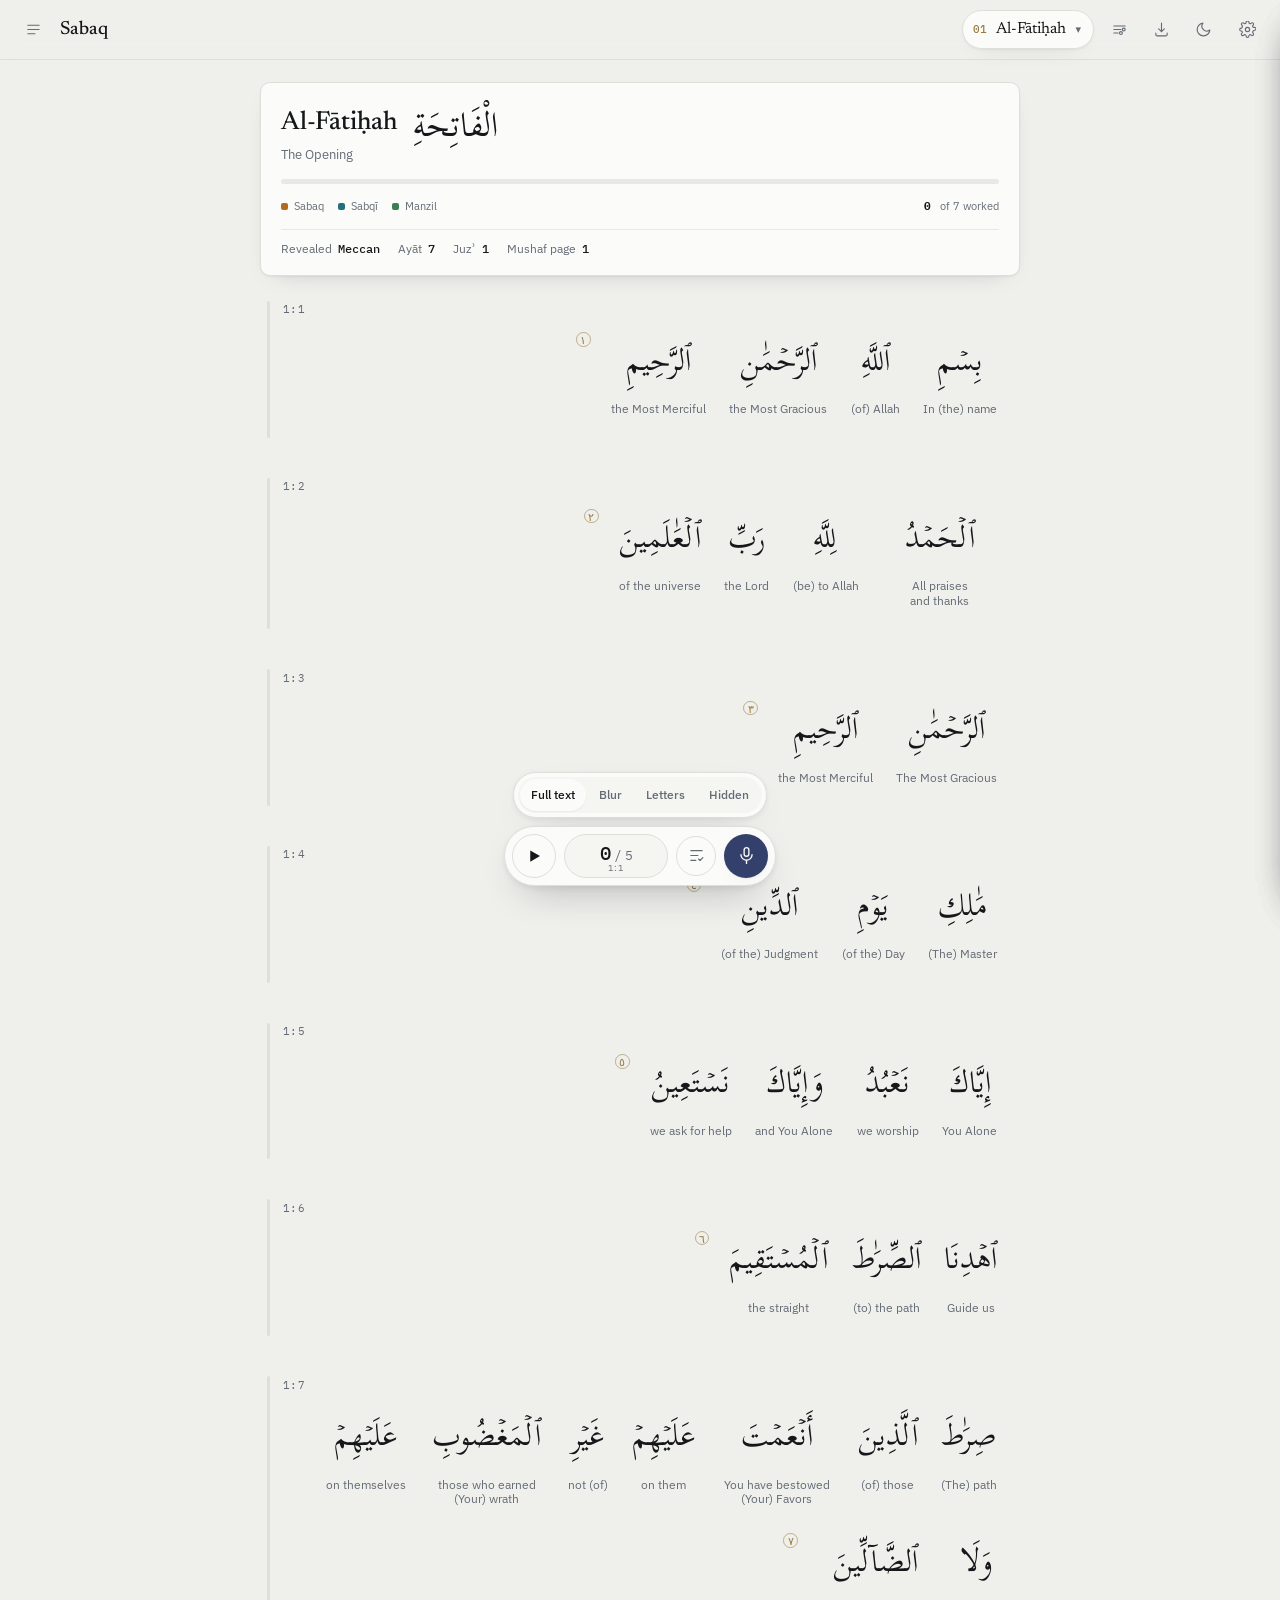
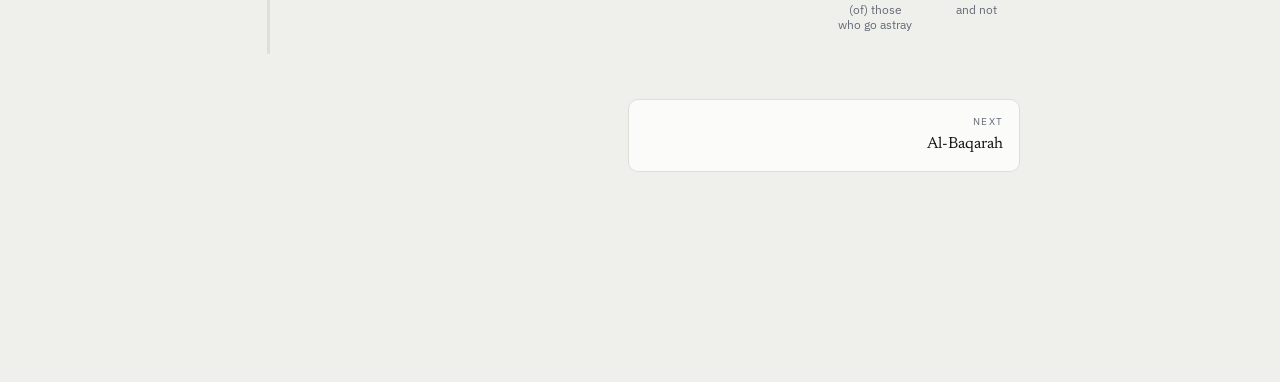
==== commit 0e73d0a4: "Add files via upload" ====
--- a/index.html
+++ b/index.html
@@ -86,6 +86,10 @@
       <span class="cl" id="cnLabel">reps</span>
       <span class="cfill" id="cnFill"></span>
     </button>
+    <button class="revbtn" id="revOpen" aria-label="Recitation review" title="Review">
+      <svg viewBox="0 0 24 24" fill="none" stroke="currentColor" stroke-width="1.7" stroke-linecap="round" stroke-linejoin="round"><path d="M4 5h16M4 12h10M4 19h7"/><path d="M15 17l2 2 4-4"/></svg>
+      <span class="revdot" id="revDot">0</span>
+    </button>
     <button class="mic" id="micBtn" aria-label="Recite to reveal" title="Recite to reveal">
       <svg viewBox="0 0 24 24" fill="none" stroke="currentColor" stroke-width="1.7" stroke-linecap="round" stroke-linejoin="round"><rect x="9" y="2" width="6" height="11" rx="3"/><path d="M5 11a7 7 0 0 0 14 0M12 18v4"/></svg>
     </button>
@@ -119,6 +123,20 @@
     </div>
 
     <div class="grp">
+      <div class="lbl">Listening</div>
+      <select class="sel" id="engineSel" aria-label="Recitation engine">
+        <option value="speech">Browser speech recognition</option>
+        <option value="local">On-device model — letter accurate</option>
+      </select>
+      <div class="note" id="engNote"></div>
+      <div class="foot" id="engFoot" style="display:none">
+        <button class="btn pri" id="mdlGet">Download the model</button>
+        <button class="btn" id="mdlDrop" style="display:none">Remove it</button>
+      </div>
+      <div class="prog" id="mdlProg"><i id="mdlBar"></i></div>
+    </div>
+
+    <div class="grp">
       <div class="lbl">Save for offline</div>
       <div class="foot">
         <button class="btn pri" id="dlSurah">Download this surah</button>
@@ -136,6 +154,24 @@
         <button class="btn" id="dlClear">Remove all saved audio</button>
       </div>
     </div>
+  </div>
+</section>
+
+<section class="panel" id="revPanel" aria-label="Recitation review">
+  <div class="grab"></div>
+  <div class="phead">
+    <div class="ttl">Review<em id="revCount"></em></div>
+    <button class="icon" id="revClose" aria-label="Close"><svg viewBox="0 0 24 24"><path d="M6 6l12 12M18 6L6 18"/></svg></button>
+  </div>
+  <div class="pbody">
+    <div class="revsum" id="revSum"></div>
+    <div id="revList" class="dllist"></div>
+    <div class="foot">
+      <button class="btn" id="revClear">Clear this session</button>
+    </div>
+    <div class="note">Only findings the tracker was confident about are listed. When the recognised
+      words around a slip do not agree with the text, it stays quiet rather than blaming you for
+      something the microphone got wrong.</div>
   </div>
 </section>
 
@@ -245,6 +281,9 @@
 <script src="data/data-tr.js"></script>
 <script src="data/data-wbw.js"></script>
 <script src="config.js"></script>
+<script src="tracker.js"></script>
+<script src="ctc-align.js"></script>
+<script src="ctc-engine.js"></script>
 <script src="app.js"></script>
 </body>
 </html>
--- a/styles.css
+++ b/styles.css
@@ -344,3 +344,44 @@
 .dlempty{font-size:13px;color:var(--muted);padding:4px 2px}
 .offline-badge{font-size:10px;letter-spacing:.08em;text-transform:uppercase;color:var(--manzil);
   border:1px solid currentColor;border-radius:999px;padding:2px 7px;font-weight:500}
+
+/* ---------- recitation mistakes ---------- */
+.w.miss{background:color-mix(in srgb,var(--live) 16%,transparent);
+  box-shadow:inset 0 -2px 0 var(--live)}
+.w.gap{opacity:.55;box-shadow:inset 0 -2px 0 color-mix(in srgb,var(--brass) 70%,transparent)}
+.w .badletters{color:var(--live);font-weight:700}
+.ayah.hasmiss .spine{background:var(--live)}
+.amiss{font-family:"IBM Plex Mono",monospace;font-size:11px;color:var(--live)}
+
+.revbtn{position:relative;width:40px;height:40px;border-radius:50%;display:grid;place-items:center;
+  flex:none;border:1px solid var(--line);background:var(--surface);color:var(--muted)}
+.revbtn:hover{color:var(--ink);border-color:var(--accent)}
+.revbtn svg{width:17px;height:17px}
+.revdot{position:absolute;top:-4px;right:-4px;min-width:17px;height:17px;padding:0 4px;
+  border-radius:999px;background:var(--live);color:#fff;font-family:"IBM Plex Mono",monospace;
+  font-size:10px;line-height:17px;text-align:center;display:none}
+.revdot.on{display:block}
+
+.revsum{display:flex;gap:8px;flex-wrap:wrap;margin-bottom:4px}
+.revstat{flex:1 1 88px;padding:10px 12px;border:1px solid var(--line);border-radius:9px;
+  display:grid;gap:2px}
+.revstat b{font-family:"IBM Plex Mono",monospace;font-size:19px;font-weight:500}
+.revstat span{font-size:10.5px;letter-spacing:.08em;text-transform:uppercase;color:var(--muted)}
+.revrow{display:grid;gap:3px;padding:10px 12px;border:1px solid var(--line);border-radius:9px}
+.revrow .rh{display:flex;align-items:center;gap:8px}
+.revrow .rref{font-family:"IBM Plex Mono",monospace;font-size:11px;color:var(--muted)}
+.revrow .rkind{font-size:10px;letter-spacing:.09em;text-transform:uppercase;font-weight:500;
+  padding:2px 7px;border-radius:999px;border:1px solid currentColor}
+.revrow .rkind.k-sub{color:var(--live)} .revrow .rkind.k-omit{color:var(--brass)}
+.revrow .rkind.k-skip{color:var(--live)} .revrow .rkind.k-drift{color:var(--sabqi)}
+.revrow .rkind.k-hesit{color:var(--muted)} .revrow .rkind.k-rep{color:var(--muted)}
+.revrow .rgo{margin-left:auto;font-size:11px;color:var(--accent)}
+.revrow .rar{font-family:"Scheherazade New",serif;font-size:21px;direction:rtl;text-align:right}
+.revrow .rwas{font-size:12px;color:var(--muted)}
+
+
+/* A letter the model heard but could not vouch for. Softer than a wrong
+   word on purpose: it is a question about how something was pronounced,
+   not a claim that the word was wrong. */
+.w.soft .aw{text-decoration:underline wavy var(--brass);text-underline-offset:.22em;text-decoration-thickness:1px}
+.w.soft .badletters{color:var(--brass);font-style:normal}
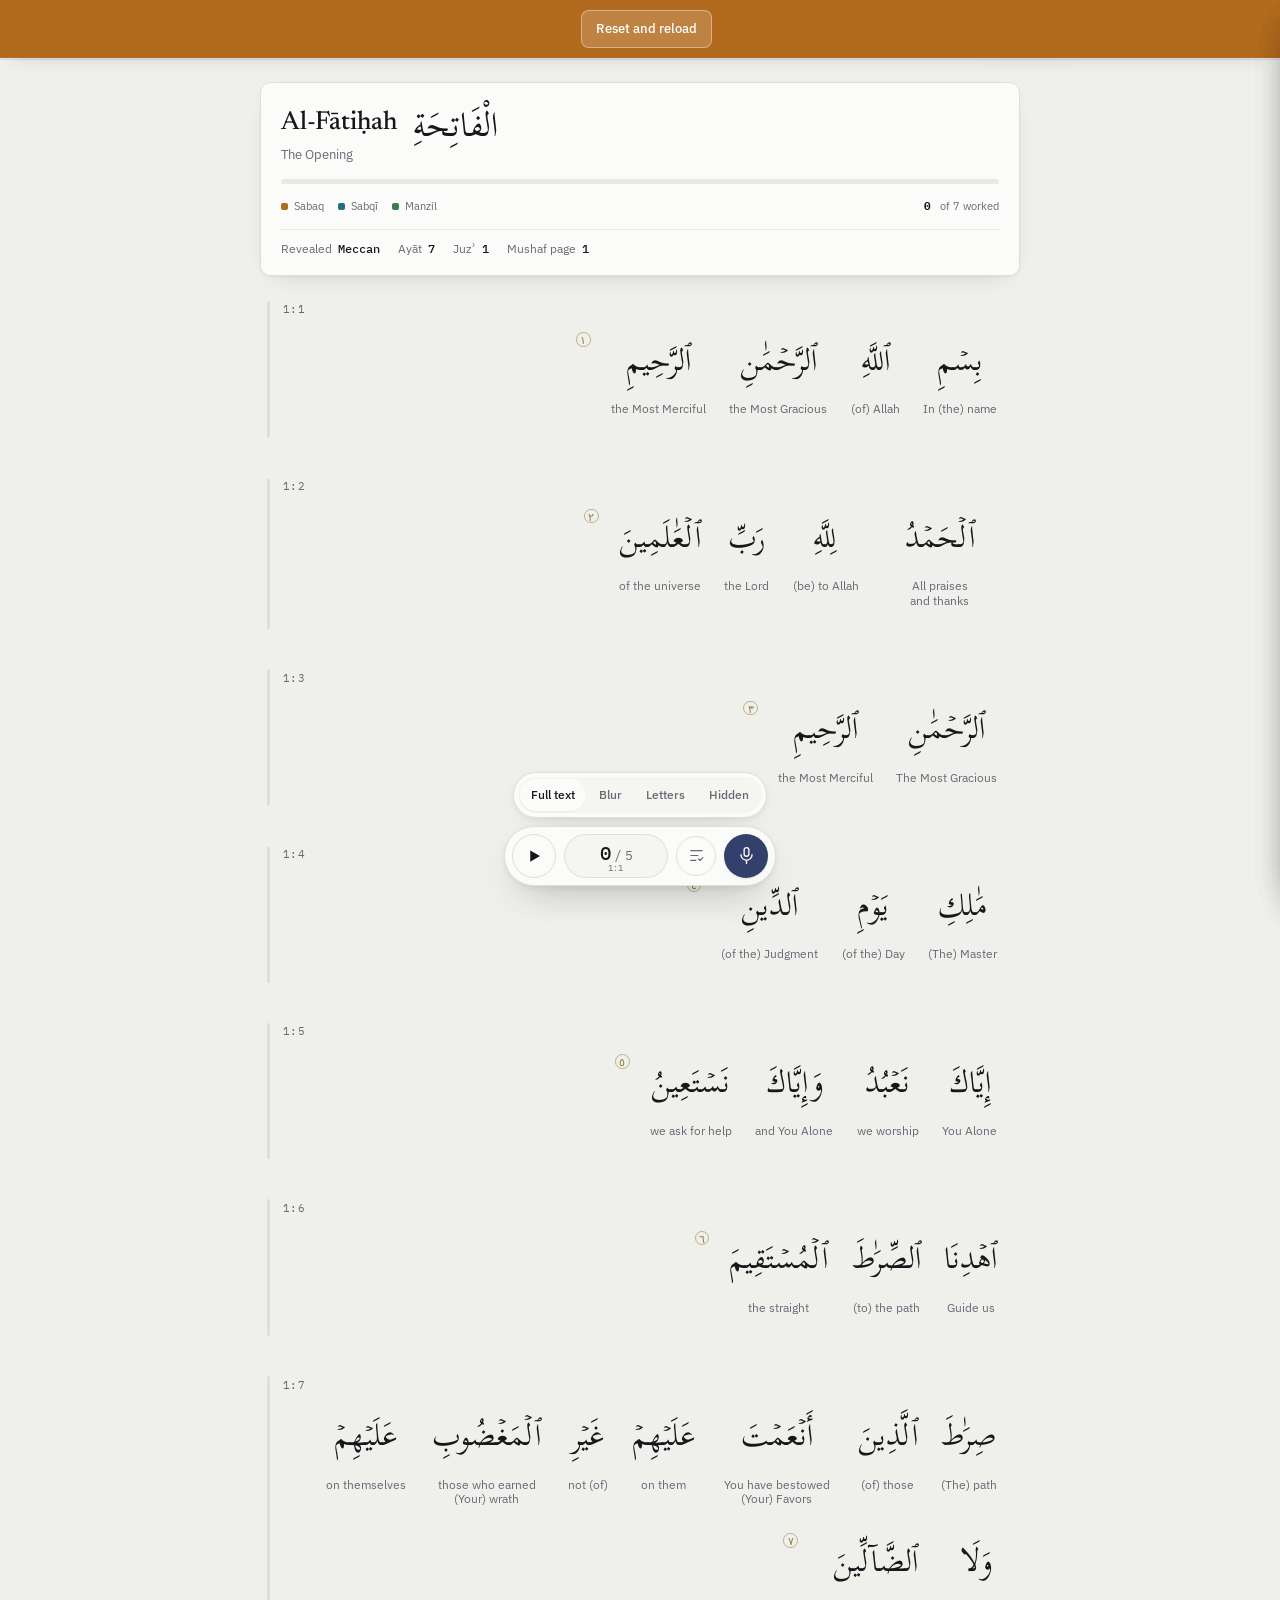
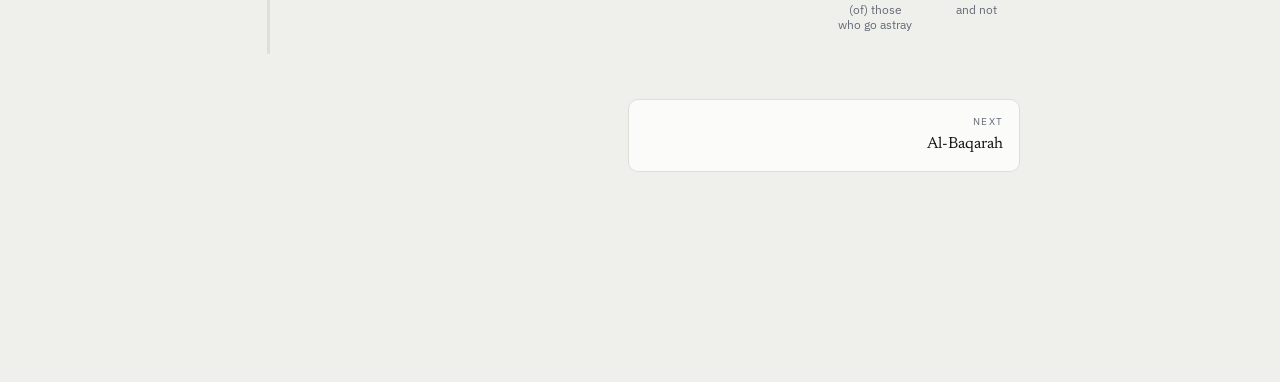
==== commit 39a99d55: "Add files via upload" ====
--- a/index.html
+++ b/index.html
@@ -17,6 +17,10 @@
 <link rel="stylesheet" href="styles.css">
 </head>
 <body>
+<div class="banner" id="banner" hidden>
+  <span id="bannerMsg"></span>
+  <button class="btn" id="bannerFix">Reset and reload</button>
+</div>
 <div class="top">
   <div class="top-in">
     <button class="icon lead" id="toIndex" aria-label="All surahs" title="All surahs">
@@ -152,7 +156,11 @@
       <div id="dlList" class="dllist"></div>
       <div class="foot">
         <button class="btn" id="dlClear">Remove all saved audio</button>
-      </div>
+        <button class="btn" id="appReset">Reset the app</button>
+      </div>
+      <div class="note">Resetting clears the cached copy of the app and reloads it from the
+        server. Saved recitation and your progress are left alone. Use it if an update does
+        not seem to have arrived.</div>
     </div>
   </div>
 </section>
--- a/styles.css
+++ b/styles.css
@@ -385,3 +385,10 @@
    not a claim that the word was wrong. */
 .w.soft .aw{text-decoration:underline wavy var(--brass);text-underline-offset:.22em;text-decoration-thickness:1px}
 .w.soft .badletters{color:var(--brass);font-style:normal}
+
+/* Said plainly, at the top, because a silently half-working app is worse
+   than a broken one. */
+.banner{position:fixed;inset:0 0 auto 0;z-index:60;display:flex;gap:12px;align-items:center;
+  justify-content:center;flex-wrap:wrap;padding:10px 16px;background:var(--sabaq);
+  color:#fff;font-size:13px;line-height:1.4;box-shadow:var(--shadow)}
+.banner .btn{background:rgba(255,255,255,.16);border-color:rgba(255,255,255,.4);color:#fff}
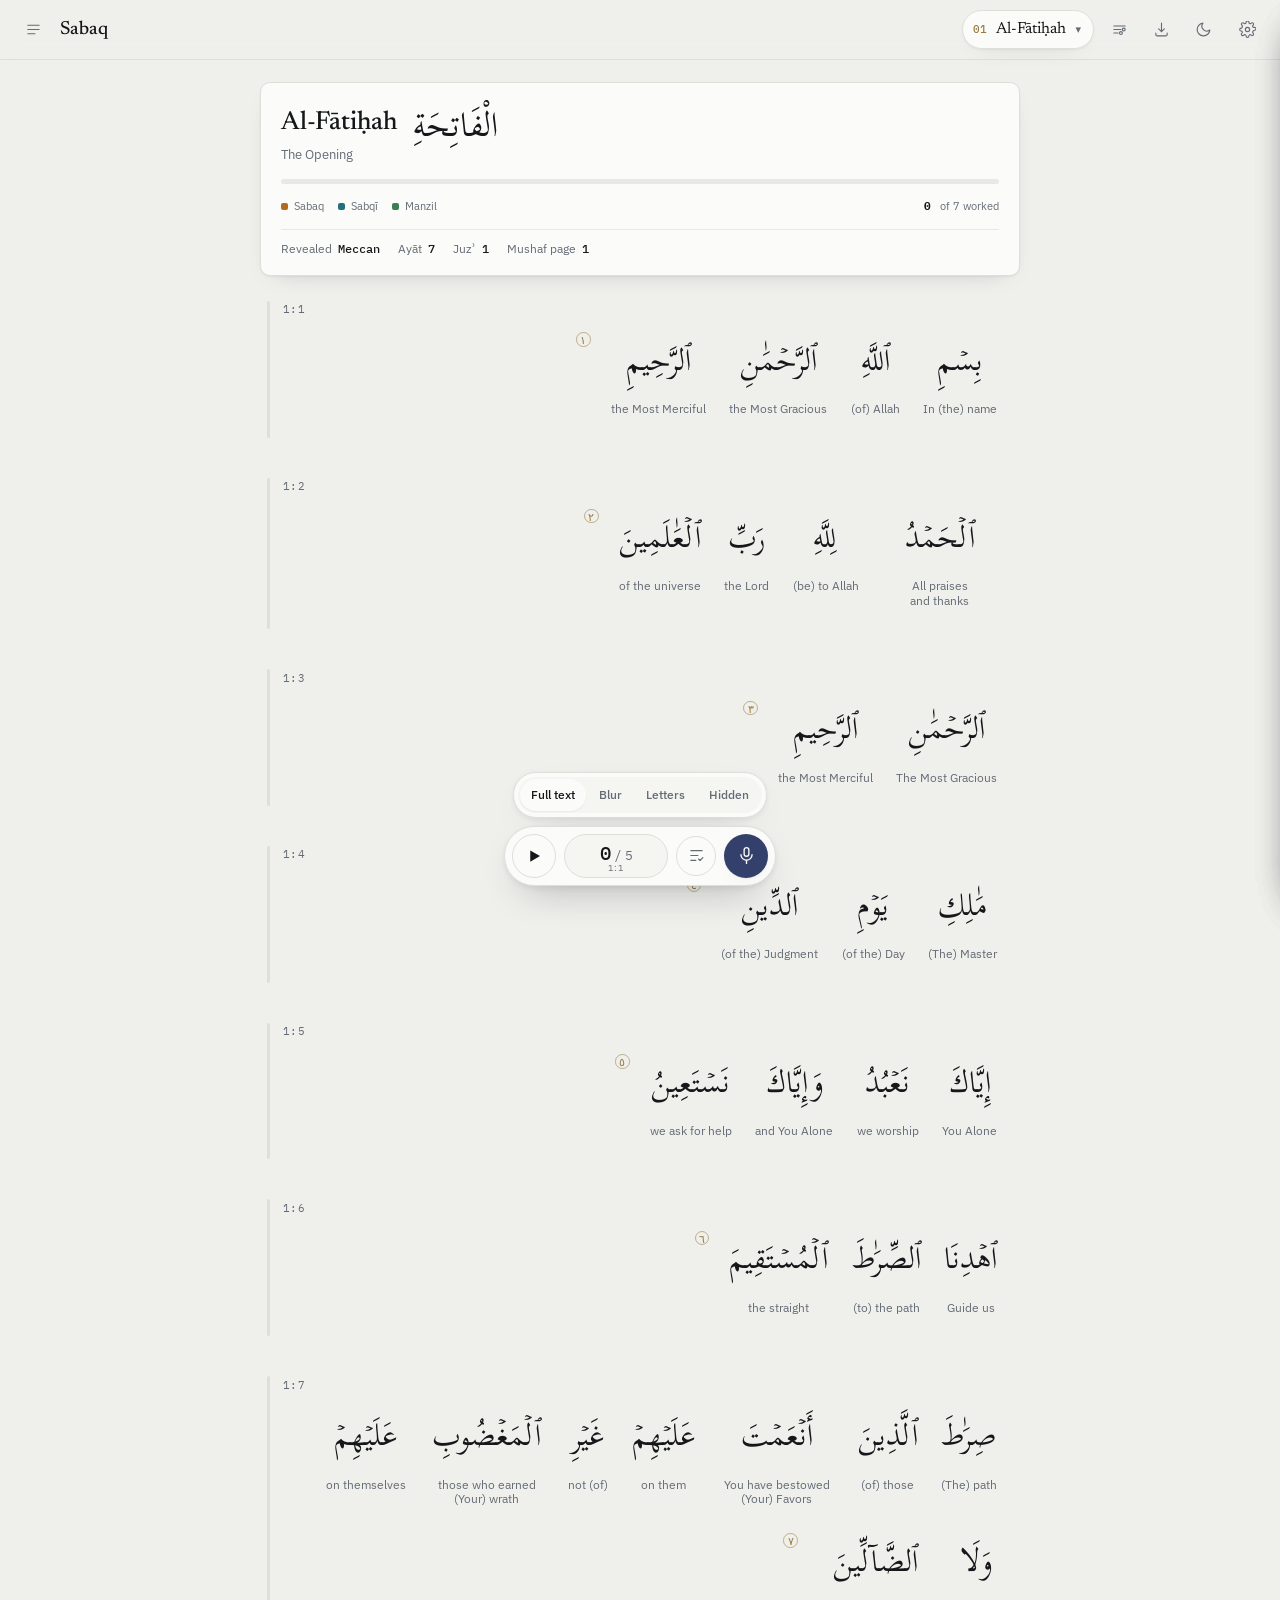
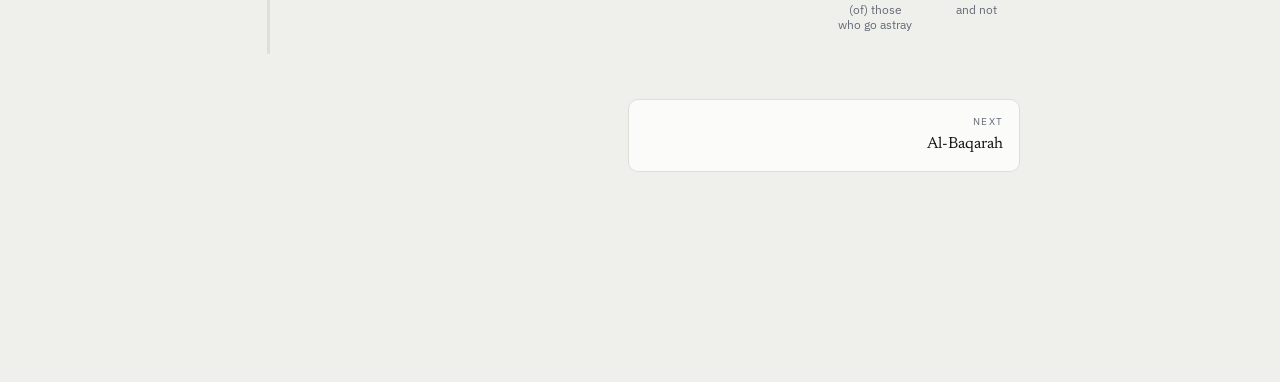
==== commit 2fb6787b: "Add files via upload" ====
--- a/index.html
+++ b/index.html
@@ -158,6 +158,7 @@
         <button class="btn" id="dlClear">Remove all saved audio</button>
         <button class="btn" id="appReset">Reset the app</button>
       </div>
+      <div class="note">Build <b id="buildStamp" class="mono"></b></div>
       <div class="note">Resetting clears the cached copy of the app and reloads it from the
         server. Saved recitation and your progress are left alone. Use it if an update does
         not seem to have arrived.</div>
--- a/styles.css
+++ b/styles.css
@@ -388,7 +388,12 @@
 
 /* Said plainly, at the top, because a silently half-working app is worse
    than a broken one. */
-.banner{position:fixed;inset:0 0 auto 0;z-index:60;display:flex;gap:12px;align-items:center;
-  justify-content:center;flex-wrap:wrap;padding:10px 16px;background:var(--sabaq);
-  color:#fff;font-size:13px;line-height:1.4;box-shadow:var(--shadow)}
+/* In the document flow, not fixed over it. A fixed bar here sits on top of
+   the sticky header and silently swallows clicks on the surah list and the
+   settings button — a diagnostic that breaks the app is worse than none.
+   And `display:flex` on a class beats the browser's own [hidden] rule, so
+   the hidden state has to be spelled out or the bar is always on screen. */
+.banner{display:flex;gap:12px;align-items:center;justify-content:center;flex-wrap:wrap;
+  padding:10px 16px;background:var(--sabaq);color:#fff;font-size:13px;line-height:1.4}
+.banner[hidden]{display:none}
 .banner .btn{background:rgba(255,255,255,.16);border-color:rgba(255,255,255,.4);color:#fff}
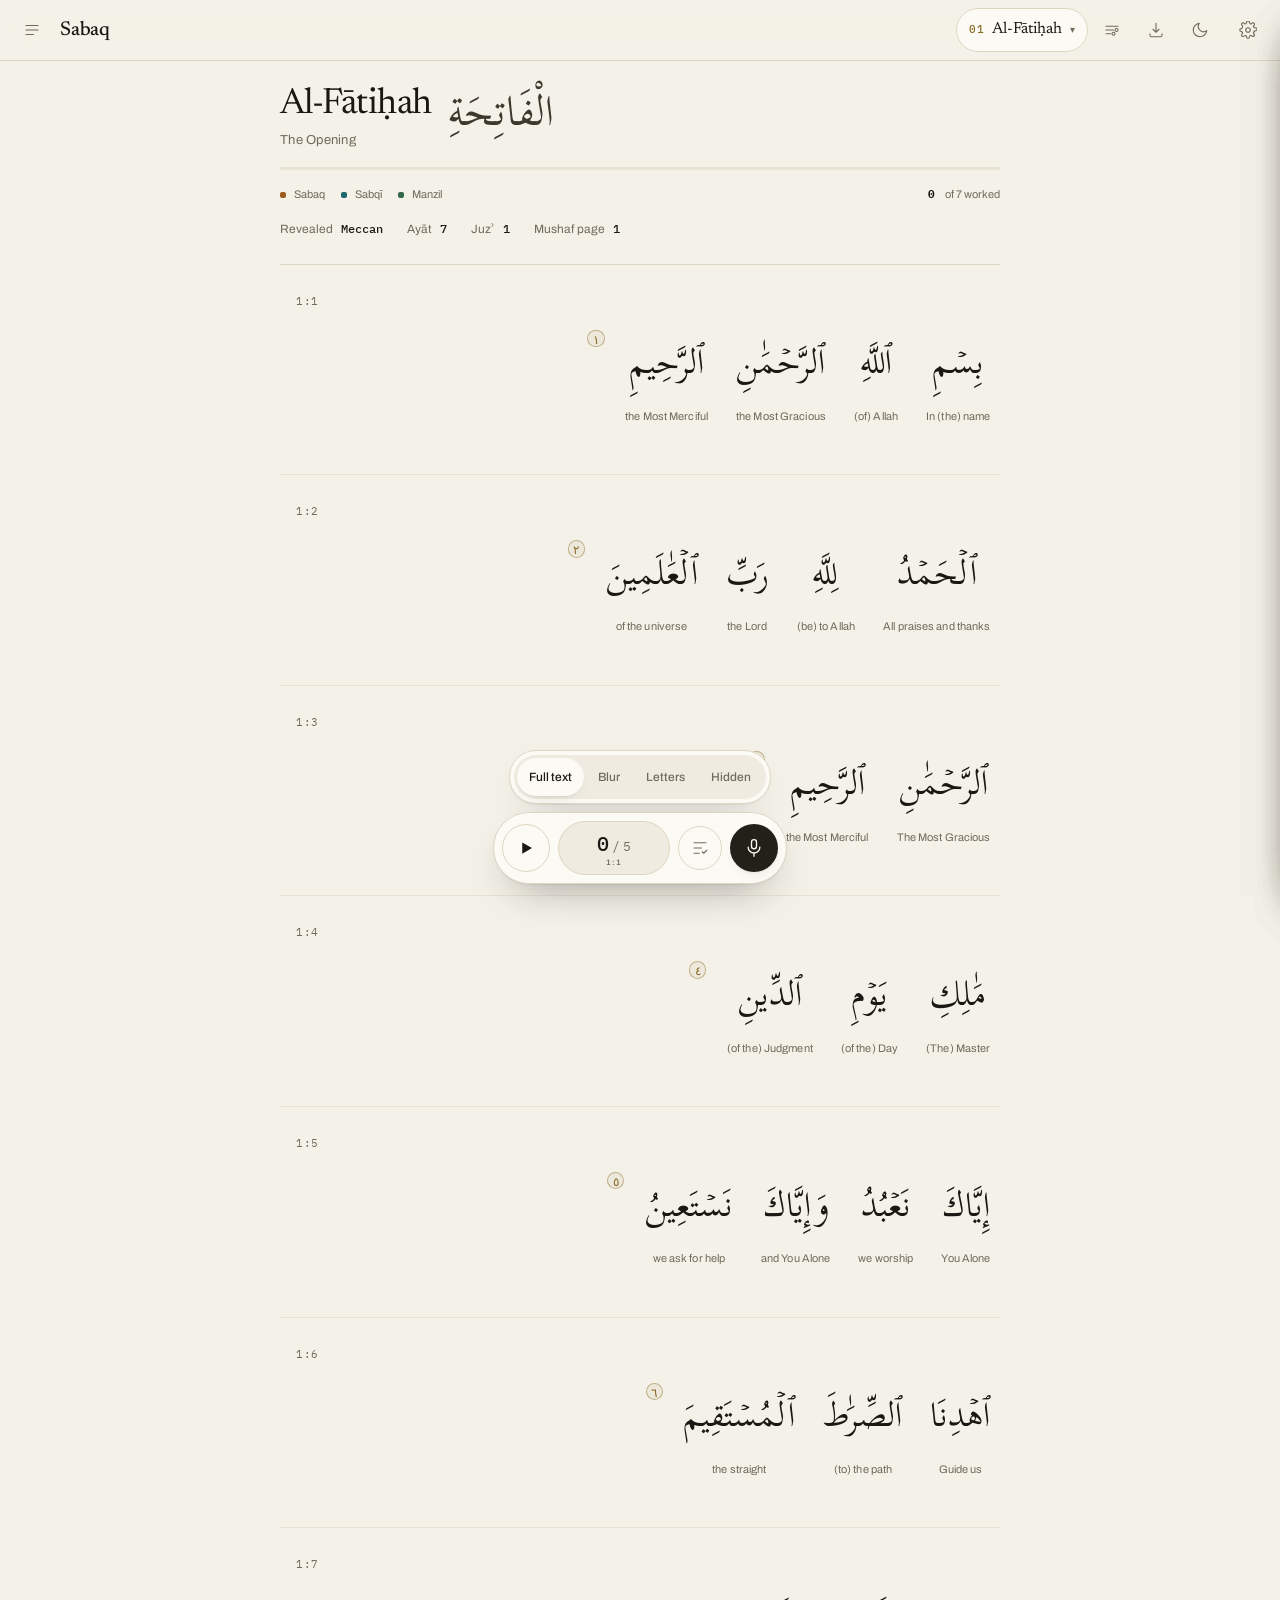
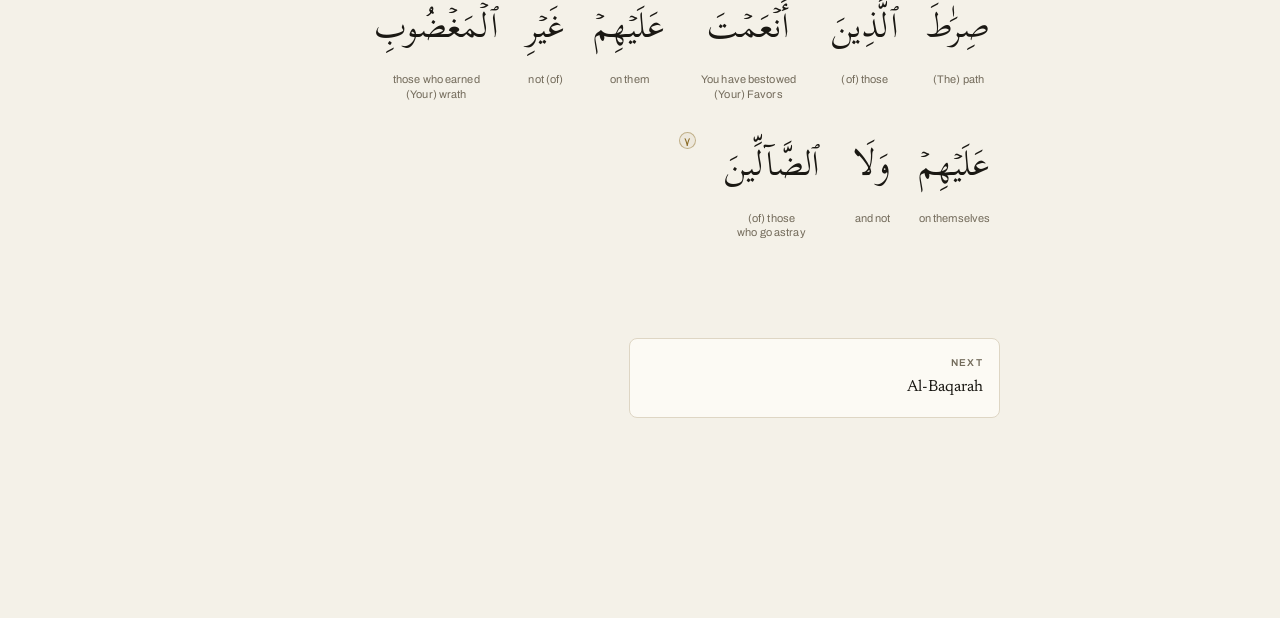
==== commit 87d6dc20: "Add files via upload" ====
--- a/index.html
+++ b/index.html
@@ -5,15 +5,17 @@
 <meta name="viewport" content="width=device-width,initial-scale=1,viewport-fit=cover">
 <title>Sabaq Mushaf</title>
 <meta name="description" content="A mushaf built for hifz: concealment, recite-to-reveal, loop ranges and sabaq/sabqi/manzil tracking.">
-<meta name="theme-color" content="#EFEFEC" media="(prefers-color-scheme: light)">
-<meta name="theme-color" content="#101215" media="(prefers-color-scheme: dark)">
+<meta name="theme-color" content="#F4F1E8" media="(prefers-color-scheme: light)">
+<meta name="theme-color" content="#131211" media="(prefers-color-scheme: dark)">
 <meta name="apple-mobile-web-app-capable" content="yes">
 <meta name="apple-mobile-web-app-title" content="Sabaq">
 <link rel="manifest" href="manifest.webmanifest">
 <link rel="icon" href="icon-192.png" sizes="192x192">
 <link rel="apple-touch-icon" href="icon-192.png">
 <link rel="preconnect" href="https://fonts.gstatic.com" crossorigin>
-<link rel="stylesheet" href="https://fonts.googleapis.com/css2?family=Scheherazade+New:wght@400;700&family=Newsreader:ital,opsz,wght@0,6..72,400;0,6..72,500;1,6..72,400&family=IBM+Plex+Sans:wght@400;500;600&family=IBM+Plex+Mono:wght@400;500&display=swap">
+<link rel="preconnect" href="https://fonts.googleapis.com">
+<link rel="preconnect" href="https://fonts.gstatic.com" crossorigin>
+<link rel="stylesheet" href="https://fonts.googleapis.com/css2?family=Scheherazade+New:wght@400;500;700&family=Newsreader:ital,opsz,wght@0,6..72,300;0,6..72,400;0,6..72,500;1,6..72,400&family=Archivo:wght@400;500;600&family=IBM+Plex+Mono:wght@400;500&display=swap">
 <link rel="stylesheet" href="styles.css">
 </head>
 <body>
@@ -127,7 +129,7 @@
     </div>
 
     <div class="grp">
-      <div class="lbl">Listening</div>
+      <div class="lbl">Recitation engine — how Sabaq hears you</div>
       <select class="sel" id="engineSel" aria-label="Recitation engine">
         <option value="speech">Browser speech recognition</option>
         <option value="local">On-device model — letter accurate</option>
@@ -141,19 +143,27 @@
     </div>
 
     <div class="grp">
-      <div class="lbl">Save for offline</div>
-      <div class="foot">
-        <button class="btn pri" id="dlSurah">Download this surah</button>
-        <button class="btn" id="dlJuz">Download this juzʾ</button>
+      <div class="lbl">Save for offline<em id="dlSavedCount"></em></div>
+      <div class="qpicks" id="dlPicks">
+        <button class="qpick" data-sel="cur">This surah</button>
+        <button class="qpick" data-sel="juz">This juzʾ</button>
+        <button class="qpick" data-sel="missing">Everything not saved</button>
+        <button class="qpick" data-sel="all">All 114</button>
+        <button class="qpick" data-sel="none">Clear</button>
+      </div>
+      <div class="dlsum" id="dlSum">Nothing selected.</div>
+      <div class="foot">
+        <button class="btn pri" id="dlGo">Download selected</button>
+        <button class="btn" id="dlCancel" style="display:none">Stop</button>
       </div>
       <div class="prog" id="dlProg"><i id="dlBar"></i></div>
       <div class="note" id="dlNote">Saved recitation plays with no network at all. Downloads continue in the background — you can keep reading.</div>
-      <button class="btn" id="dlCancel" style="display:none">Stop downloading</button>
-    </div>
-
-    <div class="grp">
-      <div class="lbl">Saved</div>
-      <div id="dlList" class="dllist"></div>
+    </div>
+
+    <div class="grp">
+      <div class="lbl">All surahs</div>
+      <input class="search" id="dlSearch" placeholder="Find a surah by name or number" autocomplete="off">
+      <div id="surList" class="surlist"></div>
       <div class="foot">
         <button class="btn" id="dlClear">Remove all saved audio</button>
         <button class="btn" id="appReset">Reset the app</button>
--- a/styles.css
+++ b/styles.css
@@ -1,214 +1,335 @@
+/* ==================================================================
+   Sabaq Mushaf
+
+   The design brief is a printed mushaf, executed properly: ink on warm
+   paper, a real typographic scale, hairline rules instead of boxes, and
+   gold used once per screen rather than everywhere. The text is the
+   interface; the controls recede until you reach for them.
+
+   Two rules this sheet keeps to, both learned the hard way:
+
+     1. Every component's classes are namespaced. `.chip`, `.pick` and
+        `.srow` each got claimed twice by different components, and a
+        later `display:` silently swallowed the earlier one. Collisions
+        do not throw — they just make a control invisible.
+     2. Nothing is sized in px alone where a phone has to render it.
+        Type and the Arabic line scale with the viewport, touch targets
+        never drop below 44px, and every fixed edge respects the safe
+        area so the dock clears the home indicator.
+   ================================================================== */
+
 :root{
-  --bg:#EFEFEC; --surface:#FBFBF9; --surface-2:#F5F5F1;
-  --ink:#15171A; --muted:#646B75; --line:#DEDFD9; --line-soft:#E8E9E4;
-  --accent:#33406B; --accent-2:#46558A; --accent-soft:#E2E5F0;
-  --brass:#9A7B3F; --live:#B4341F;
-  --sabaq:#B26A1E; --sabqi:#22707C; --manzil:#3E7D52;
-  --shadow:0 1px 2px rgba(21,23,26,.05), 0 8px 24px -16px rgba(21,23,26,.28);
-  --lift:0 2px 6px rgba(21,23,26,.07), 0 16px 40px -20px rgba(21,23,26,.45);
-  --r:10px;
+  /* --- paper and ink --- */
+  --paper:#F4F1E8;          /* the page */
+  --surface:#FCFAF4;        /* a sheet laid on it */
+  --surface-2:#EFEBE0;      /* a recessed well */
+  --ink:#1A1813;
+  --ink-2:#3D382E;
+  --muted:#736B5B;
+  --rule:#DED6C4;           /* hairlines */
+  --rule-soft:#E9E3D6;
+
+  /* interactive is ink, not a colour. Gold is for state, and it never
+     has to fight the primary action for attention. */
+  --accent:#232019;
+  --accent-2:#3D382E;
+  --accent-soft:#E6E0D1;
+  --on-accent:#FCFAF4;
+
+  --brass:#8A6A24;
+  --live:#A33322;
+  --sabaq:#9C5F1B;
+  --sabqi:#1F6670;
+  --manzil:#33694A;
+
+  --shadow:0 1px 1px rgba(26,24,19,.04), 0 6px 18px -12px rgba(26,24,19,.30);
+  --lift:0 1px 2px rgba(26,24,19,.06), 0 18px 44px -22px rgba(26,24,19,.55);
+
+  /* spacing scale — everything steps through these */
+  --s1:4px; --s2:8px; --s3:12px; --s4:16px; --s5:24px; --s6:32px; --s7:48px;
+  --r:8px; --r-lg:14px;
+
+  --serif:Newsreader,"Iowan Old Style",Georgia,serif;
+  --sans:Archivo,"IBM Plex Sans",ui-sans-serif,system-ui,sans-serif;
+  --mono:"IBM Plex Mono",ui-monospace,monospace;
+  --arabic:"Scheherazade New","Amiri",serif;
+
   color-scheme:light;
 }
+
+/* Dark is not the light palette inverted; it is a different material —
+   lamplight on a dark page, with the gold warmed so it still reads. */
 @media (prefers-color-scheme:dark){
   :root:not([data-theme="light"]){
-    --bg:#101215; --surface:#171A1F; --surface-2:#1D2127;
-    --ink:#E6E8EC; --muted:#8E97A3; --line:#262B32; --line-soft:#1F242A;
-    --accent:#8D9BD6; --accent-2:#A9B4E2; --accent-soft:#222839;
-    --brass:#CBA868; --live:#E4735C;
-    --sabaq:#DDA155; --sabqi:#6FC1CE; --manzil:#77C08E;
-    --shadow:0 1px 2px rgba(0,0,0,.4), 0 10px 30px -18px rgba(0,0,0,.9);
-    --lift:0 2px 8px rgba(0,0,0,.5), 0 18px 44px -22px rgba(0,0,0,1);
+    --paper:#131211; --surface:#1B1917; --surface-2:#232120;
+    --ink:#EDE7DA; --ink-2:#CFC7B6; --muted:#948B7A;
+    --rule:#2E2B27; --rule-soft:#242220;
+    --accent:#EDE7DA; --accent-2:#FFFDF6; --accent-soft:#2B2823; --on-accent:#141311;
+    --brass:#C79E51; --live:#E07A63;
+    --sabaq:#D2954F; --sabqi:#63B3BD; --manzil:#6FB489;
+    --shadow:0 1px 2px rgba(0,0,0,.5), 0 8px 26px -16px rgba(0,0,0,.9);
+    --lift:0 2px 8px rgba(0,0,0,.6), 0 22px 50px -24px rgba(0,0,0,1);
     color-scheme:dark;
   }
 }
 :root[data-theme="dark"]{
-  --bg:#101215; --surface:#171A1F; --surface-2:#1D2127;
-  --ink:#E6E8EC; --muted:#8E97A3; --line:#262B32; --line-soft:#1F242A;
-  --accent:#8D9BD6; --accent-2:#A9B4E2; --accent-soft:#222839;
-  --brass:#CBA868; --live:#E4735C;
-  --sabaq:#DDA155; --sabqi:#6FC1CE; --manzil:#77C08E;
-  --shadow:0 1px 2px rgba(0,0,0,.4), 0 10px 30px -18px rgba(0,0,0,.9);
-  --lift:0 2px 8px rgba(0,0,0,.5), 0 18px 44px -22px rgba(0,0,0,1);
+  --paper:#131211; --surface:#1B1917; --surface-2:#232120;
+  --ink:#EDE7DA; --ink-2:#CFC7B6; --muted:#948B7A;
+  --rule:#2E2B27; --rule-soft:#242220;
+  --accent:#EDE7DA; --accent-2:#FFFDF6; --accent-soft:#2B2823; --on-accent:#141311;
+  --brass:#C79E51; --live:#E07A63;
+  --sabaq:#D2954F; --sabqi:#63B3BD; --manzil:#6FB489;
+  --shadow:0 1px 2px rgba(0,0,0,.5), 0 8px 26px -16px rgba(0,0,0,.9);
+  --lift:0 2px 8px rgba(0,0,0,.6), 0 22px 50px -24px rgba(0,0,0,1);
   color-scheme:dark;
 }
 
 *{box-sizing:border-box}
+html{-webkit-text-size-adjust:100%}
 body{
-  margin:0; background:var(--bg); color:var(--ink);
-  font-family:"IBM Plex Sans",ui-sans-serif,system-ui,sans-serif;
-  font-size:15px; line-height:1.55; -webkit-text-size-adjust:100%;
-}
-button{font:inherit;color:inherit;background:none;border:none;cursor:pointer}
-:focus-visible{outline:2px solid var(--accent);outline-offset:2px;border-radius:4px}
-.lbl{font-size:11px;letter-spacing:.10em;text-transform:uppercase;color:var(--muted);font-weight:500}
-.mono{font-family:"IBM Plex Mono",ui-monospace,monospace;font-variant-numeric:tabular-nums}
-
-/* ---------- top bar ---------- */
-.top{position:sticky;top:0;z-index:40;background:color-mix(in srgb,var(--bg) 88%,transparent);
-  backdrop-filter:saturate(1.4) blur(10px);border-bottom:1px solid var(--line)}
-.top-in{max-width:1400px;margin:0 auto;display:flex;align-items:center;gap:8px;padding:10px 16px}
-.brand{display:flex;align-items:baseline;gap:8px;margin-right:auto;min-width:0}
-.brand b{font-family:Newsreader,Georgia,serif;font-weight:500;font-size:19px}
-.brand span{font-size:11px;letter-spacing:.12em;text-transform:uppercase;color:var(--muted);white-space:nowrap}
+  margin:0;background:var(--paper);color:var(--ink);
+  font-family:var(--sans);font-size:15px;line-height:1.6;
+  font-feature-settings:"tnum" 0;
+  -webkit-font-smoothing:antialiased;
+  overflow-x:hidden;
+}
+button{font:inherit;color:inherit;background:none;border:none;cursor:pointer;
+  -webkit-tap-highlight-color:transparent}
+input,select{font:inherit}
+:focus-visible{outline:2px solid var(--brass);outline-offset:2px;border-radius:3px}
+::selection{background:color-mix(in srgb,var(--brass) 26%,transparent)}
+
+.mono{font-family:var(--mono);font-variant-numeric:tabular-nums}
+.hidden{display:none!important}
+
+/* A section label. Small, tracked, quiet — the way a printed reference
+   book labels a column, not the way an app shouts a heading. */
+.lbl{font-size:10.5px;letter-spacing:.13em;text-transform:uppercase;color:var(--muted);
+  font-weight:600;display:flex;align-items:baseline;gap:var(--s2)}
+.lbl em{font-style:normal;font-weight:400;text-transform:none;letter-spacing:0;
+  color:var(--muted);opacity:.85}
+
+/* ================= top bar ================= */
+.top{position:sticky;top:0;z-index:40;
+  background:var(--paper);
+  background:color-mix(in srgb,var(--paper) 86%,transparent);
+  backdrop-filter:saturate(1.5) blur(14px);
+  -webkit-backdrop-filter:saturate(1.5) blur(14px);
+  border-bottom:1px solid var(--rule);
+  padding-top:env(safe-area-inset-top)}
+.top-in{max-width:1360px;margin:0 auto;display:flex;align-items:center;gap:var(--s1);
+  padding:var(--s2) var(--s3);
+  padding-left:max(var(--s3),env(safe-area-inset-left));
+  padding-right:max(var(--s3),env(safe-area-inset-right))}
+.brand{display:flex;align-items:baseline;gap:var(--s2);margin-right:auto;min-width:0}
+.brand b{font-family:var(--serif);font-weight:500;font-size:20px;letter-spacing:-.01em}
 .brand span{display:none}
-.icon.lead{margin-right:2px}
-.icon.trail{margin-left:2px}
-@media (max-width:620px){.brand{display:none}.top-in{gap:5px}.pick{max-width:56vw}}
-
-/* display menu */
+.icon.lead{margin-right:var(--s1)}
+.icon.trail{margin-left:var(--s1)}
+
+/* the surah picker — the one pill in the bar, so it reads as the title */
+.pick{display:flex;align-items:center;gap:var(--s2);padding:var(--s2) var(--s3);
+  min-height:40px;border:1px solid var(--rule);border-radius:999px;
+  background:var(--surface);max-width:min(50vw,340px);
+  transition:border-color .15s ease}
+.pick:hover{border-color:var(--muted)}
+.pick .num{font-family:var(--mono);font-size:10.5px;color:var(--brass);font-weight:500;
+  letter-spacing:.04em;flex:none}
+.pick .nm{font-family:var(--serif);font-size:16px;white-space:nowrap;overflow:hidden;
+  text-overflow:ellipsis;min-width:0}
+.pick .car{color:var(--muted);font-size:10px;flex:none}
+
+.icon{width:40px;height:40px;display:grid;place-items:center;border-radius:var(--r);
+  border:1px solid transparent;color:var(--muted);flex:none;transition:color .15s,background .15s}
+.icon:hover{background:var(--surface);border-color:var(--rule);color:var(--ink)}
+.icon svg{width:18px;height:18px;fill:none;stroke:currentColor;stroke-width:1.5;
+  stroke-linecap:round;stroke-linejoin:round}
+
+/* ================= display menu ================= */
 .menuwrap{position:relative}
-.menu{position:absolute;top:calc(100% + 8px);right:0;z-index:50;min-width:190px;
-  background:var(--surface);border:1px solid var(--line);border-radius:10px;
-  box-shadow:var(--lift);padding:5px;display:none;flex-direction:column;gap:2px}
+.menu{position:absolute;top:calc(100% + var(--s2));right:0;z-index:50;min-width:210px;
+  background:var(--surface);border:1px solid var(--rule);border-radius:var(--r-lg);
+  box-shadow:var(--lift);padding:var(--s1);display:none;flex-direction:column;gap:1px}
 .menu.show{display:flex}
-.menu .tg{display:flex;align-items:center;justify-content:space-between;gap:10px;
-  width:100%;border:none;background:none;padding:9px 10px;border-radius:7px;font-size:13.5px;color:var(--ink)}
+.menu .tg{display:flex;align-items:center;justify-content:space-between;gap:var(--s3);
+  width:100%;min-height:42px;border:none;background:none;padding:var(--s2) var(--s3);
+  border-radius:var(--r);font-size:14px;color:var(--ink);text-align:left}
 .menu .tg:hover{background:var(--surface-2)}
-.menu .tg i{width:16px;height:16px;border-radius:5px;border:1.5px solid var(--line);flex:none}
-.menu .tg.on{background:none;color:var(--ink)}
-.menu .tg.on i{background:var(--accent);border-color:var(--accent);
-  background-image:linear-gradient(transparent,transparent)}
-.menu .tg.on i::after{content:"";display:block;width:4px;height:8px;margin:1px auto 0;
-  border:solid var(--surface);border-width:0 2px 2px 0;transform:rotate(45deg)}
-:root[data-theme="dark"] .menu .tg.on i::after,:root:not([data-theme="light"]) .menu .tg.on i::after{border-color:#101215}
-@media (prefers-color-scheme:light){:root:not([data-theme="dark"]) .menu .tg.on i::after{border-color:#FBFBF9}}
-.menu .tg[disabled]{opacity:.4}
-.pick{display:flex;align-items:center;gap:9px;padding:6px 12px 6px 10px;border:1px solid var(--line);
-  border-radius:999px;background:var(--surface);box-shadow:var(--shadow);max-width:46vw}
-.pick .num{font-family:"IBM Plex Mono",monospace;font-size:11px;color:var(--brass);font-weight:500}
-.pick .nm{font-family:Newsreader,Georgia,serif;font-size:16px;white-space:nowrap;overflow:hidden;text-overflow:ellipsis}
-.pick .car{color:var(--muted);font-size:11px}
-.icon{width:34px;height:34px;display:grid;place-items:center;border-radius:8px;border:1px solid transparent;color:var(--muted);flex:none}
-.icon:hover{background:var(--surface);border-color:var(--line);color:var(--ink)}
-.icon svg{width:17px;height:17px;fill:none;stroke:currentColor;stroke-width:1.6;stroke-linecap:round;stroke-linejoin:round}
-.tg{font-size:12px;font-weight:500;padding:6px 9px;border-radius:8px;border:1px solid var(--line);color:var(--muted);background:var(--surface)}
-.tg.on{background:var(--accent-soft);color:var(--accent);border-color:transparent}
-.tg[disabled]{opacity:.4;cursor:not-allowed}
-
-/* ---------- page ---------- */
-.wrap{max-width:1400px;margin:0 auto;padding:0 16px}
-main{min-width:0;padding-block:22px 210px;max-width:760px;margin:0 auto}
-
-.shead{background:var(--surface);border:1px solid var(--line);border-radius:var(--r);
-  padding:20px 20px 16px;box-shadow:var(--shadow);display:grid;gap:14px}
-.shead .row1{display:flex;align-items:flex-start;gap:16px;flex-wrap:wrap}
-.shead .ar{font-family:"Scheherazade New",serif;font-size:34px;line-height:1.35;direction:rtl;margin-right:auto}
-.shead h1{margin:0;font-family:Newsreader,Georgia,serif;font-weight:500;font-size:26px}
-.shead .sub{color:var(--muted);font-size:13px;margin-top:2px}
-.facts{display:flex;flex-wrap:wrap;gap:6px 18px;border-top:1px solid var(--line-soft)}
-.fact{display:flex;gap:6px;align-items:baseline;font-size:12px;color:var(--muted);padding-top:10px}
-.fact b{color:var(--ink);font-weight:500;font-family:"IBM Plex Mono",monospace;font-size:12px}
-.meter{display:flex;height:5px;border-radius:3px;overflow:hidden;background:var(--line-soft)}
+.menu .tg i{width:18px;height:18px;border-radius:5px;border:1.5px solid var(--rule);flex:none}
+.menu .tg.on i{background:var(--accent);border-color:var(--accent)}
+.menu .tg.on i::after{content:"";display:block;width:4px;height:8px;margin:2px auto 0;
+  border:solid var(--on-accent);border-width:0 2px 2px 0;transform:rotate(45deg)}
+.menu .tg[disabled]{opacity:.35}
+
+.tg{font-size:12px;font-weight:500;padding:var(--s2) var(--s3);min-height:36px;
+  border-radius:var(--r);border:1px solid var(--rule);color:var(--muted);background:var(--surface)}
+.tg.on{background:var(--accent-soft);color:var(--ink);border-color:transparent}
+.tg[disabled]{opacity:.35;cursor:not-allowed}
+
+/* ================= page ================= */
+.wrap{max-width:1360px;margin:0 auto;
+  padding-left:max(var(--s4),env(safe-area-inset-left));
+  padding-right:max(var(--s4),env(safe-area-inset-right))}
+main{min-width:0;max-width:720px;margin:0 auto;
+  padding-block:var(--s5) calc(200px + env(safe-area-inset-bottom))}
+
+/* The surah head is a title page, not a card: no border, no shadow, just
+   air above and a rule below. */
+.shead{display:grid;gap:var(--s4);padding-bottom:var(--s5);
+  border-bottom:1px solid var(--rule)}
+.shead .row1{display:flex;align-items:flex-start;gap:var(--s4);flex-wrap:wrap}
+.shead h1{margin:0;font-family:var(--serif);font-weight:400;
+  font-size:clamp(26px,6vw,36px);line-height:1.15;letter-spacing:-.015em}
+.shead .sub{color:var(--muted);font-size:13px;margin-top:var(--s1);
+  letter-spacing:.02em}
+.shead .ar{font-family:var(--arabic);font-size:clamp(30px,8vw,42px);line-height:1.3;
+  direction:rtl;margin-right:auto;color:var(--ink-2)}
+.facts{display:flex;flex-wrap:wrap;gap:var(--s2) var(--s5)}
+.fact{display:flex;gap:var(--s2);align-items:baseline;font-size:12px;color:var(--muted)}
+.fact b{color:var(--ink);font-weight:500;font-family:var(--mono);font-size:12px}
+.meter{display:flex;height:3px;border-radius:2px;overflow:hidden;background:var(--rule-soft)}
 .meter i{display:block;height:100%}
 .meter i.s1{background:var(--sabaq)} .meter i.s2{background:var(--sabqi)} .meter i.s3{background:var(--manzil)}
-.legend{display:flex;gap:14px;flex-wrap:wrap;font-size:11px;color:var(--muted);align-items:center}
-.legend span{display:flex;align-items:center;gap:6px}
-.dot{width:7px;height:7px;border-radius:2px;flex:none}
+.legend{display:flex;gap:var(--s4);flex-wrap:wrap;font-size:11px;color:var(--muted);align-items:center}
+.legend span{display:flex;align-items:center;gap:var(--s2)}
+.dot{width:6px;height:6px;border-radius:2px;flex:none}
 .dot.s1{background:var(--sabaq)} .dot.s2{background:var(--sabqi)} .dot.s3{background:var(--manzil)}
-.bism{font-family:"Scheherazade New",serif;direction:rtl;text-align:center;font-size:30px;line-height:2;padding:26px 10px 18px}
-
-/* ---------- ayat ---------- */
-.ayat{display:flex;flex-direction:column;gap:2px;margin-top:6px}
-.ayah{scroll-margin-top:96px;position:relative;padding:16px 14px 16px 22px;border-radius:var(--r);
-  border:1px solid transparent;transition:background .12s ease,border-color .12s ease}
-.ayah:hover{background:var(--surface);border-color:var(--line-soft)}
-.ayah.active{background:var(--surface);border-color:var(--line);box-shadow:var(--shadow)}
-.ayah.inloop{background:color-mix(in srgb,var(--brass) 7%,transparent)}
-.ayah.inloop::before{content:"";position:absolute;left:0;top:0;bottom:0;width:2px;background:color-mix(in srgb,var(--brass) 60%,transparent)}
-.ayah.loopstart::before{top:9px;border-radius:2px 2px 0 0}
-.ayah.loopend::before{bottom:9px;border-radius:0 0 2px 2px}
-.spine{position:absolute;left:6px;top:18px;bottom:18px;width:3px;border-radius:2px;background:var(--line)}
+
+.bism{font-family:var(--arabic);direction:rtl;text-align:center;
+  font-size:clamp(26px,7vw,34px);line-height:2;padding:var(--s6) var(--s3) var(--s5);
+  color:var(--ink-2)}
+
+/* ================= the ayat ================= */
+.ayat{display:flex;flex-direction:column}
+.ayah{scroll-margin-top:100px;position:relative;
+  padding:var(--s5) 0 var(--s5) var(--s4);
+  border-top:1px solid var(--rule-soft);
+  transition:background .15s ease}
+.ayah:first-child{border-top:none}
+.ayah.active{background:var(--surface)}
+.ayah.inloop{background:rgba(138,106,36,.07);background:color-mix(in srgb,var(--brass) 6%,transparent)}
+.ayah.inloop::after{content:"";position:absolute;left:0;top:0;bottom:0;width:2px;
+  background:color-mix(in srgb,var(--brass) 55%,transparent)}
+.ayah.loopstart::after{top:var(--s3)} .ayah.loopend::after{bottom:var(--s3)}
+
+/* the stage spine: the only permanent colour on the page */
+.spine{position:absolute;left:0;top:var(--s5);bottom:var(--s5);width:2px;
+  border-radius:2px;background:transparent}
 .spine.s1{background:var(--sabaq)} .spine.s2{background:var(--sabqi)} .spine.s3{background:var(--manzil)}
-.ahead{display:flex;align-items:center;gap:10px;margin-bottom:8px;min-height:22px}
-.aref{font-family:"IBM Plex Mono",monospace;font-size:11px;color:var(--muted);letter-spacing:.03em}
-.areps{font-family:"IBM Plex Mono",monospace;font-size:11px;color:var(--brass)}
-.astate{font-size:10px;letter-spacing:.1em;text-transform:uppercase;font-weight:500;padding:2px 7px;border-radius:999px;border:1px solid currentColor}
+
+.ahead{display:flex;align-items:center;gap:var(--s3);margin-bottom:var(--s3);min-height:24px}
+.aref{font-family:var(--mono);font-size:11px;color:var(--muted);letter-spacing:.06em}
+.areps{font-family:var(--mono);font-size:11px;color:var(--brass)}
+.astate{font-size:9.5px;letter-spacing:.13em;text-transform:uppercase;font-weight:600;
+  padding:2px var(--s2);border-radius:999px;border:1px solid currentColor;opacity:.9}
 .astate.s1{color:var(--sabaq)} .astate.s2{color:var(--sabqi)} .astate.s3{color:var(--manzil)}
-.ago{margin-left:auto;font-size:11px;color:var(--accent);opacity:0;transition:opacity .12s;padding:2px 4px}
-.ayah:hover .ago,.ayah.active .ago{opacity:1}
-@media (hover:none){.ago{opacity:1}}
-
-.ar-text{display:block;font-family:"Scheherazade New",serif;direction:rtl;text-align:right;
-  font-size:var(--ar-size,30px);line-height:2.15}
-.w{display:inline-block;position:relative;padding:0 .03em;border-radius:5px}
+.ago{margin-left:auto;font-size:11px;color:var(--muted);opacity:0;transition:opacity .15s;
+  padding:var(--s1) var(--s2);letter-spacing:.02em}
+.ayah:hover .ago,.ayah.active .ago{opacity:1;color:var(--ink)}
+@media (hover:none){.ago{opacity:.7}}
+
+.ar-text{display:block;font-family:var(--arabic);direction:rtl;text-align:right;
+  font-size:var(--ar-size,clamp(26px,6.6vw,34px));line-height:2.1;
+  color:var(--ink);letter-spacing:0}
+.w{display:inline-block;position:relative;padding:0 .03em;border-radius:4px}
 .aw{display:inline-block;position:relative;font-style:normal;
-  transition:filter .16s ease,color .16s ease,background-color .16s ease}
+  transition:filter .18s ease,color .18s ease,background-color .18s ease}
 .gl{display:none}
 .ayat.wbw .ar-text{line-height:1.25}
 .ayat.wbw .w{display:inline-flex;flex-direction:column;align-items:center;vertical-align:top;
-  gap:4px;margin:0 .18em .75em;padding:0 .08em}
+  gap:var(--s1);margin:0 .2em .8em;padding:0 .08em}
 .ayat.wbw .aw{display:block;line-height:2.15;padding-bottom:.16em}
 .ayat.wbw .gl{display:block;direction:ltr;text-align:center;font-style:normal;
-  font-family:"IBM Plex Sans",system-ui,sans-serif;font-size:11.5px;line-height:1.3;
+  font-family:var(--sans);font-size:11px;line-height:1.3;letter-spacing:.01em;
   color:var(--muted);max-width:10em;text-wrap:balance}
 .ayat.wbw .rosette{vertical-align:top;margin-top:.3em}
-.rosette{display:inline-block;margin:0 4px;width:1.35em;height:1.35em;line-height:1.35em;text-align:center;
-  vertical-align:.05em;font-family:"IBM Plex Mono",monospace;font-size:.36em;color:var(--brass);
-  border:1px solid color-mix(in srgb,var(--brass) 55%,transparent);border-radius:50%}
-.tl{display:block;margin-top:10px;font-size:14.5px;max-width:64ch}
-.tr{display:block;margin-top:6px;font-size:13px;color:var(--muted);font-style:italic;max-width:64ch}
-
-/* concealment — one class on the container drives every word */
+
+/* the ayah marker, drawn as the printed rosette it imitates */
+.rosette{display:inline-block;margin:0 .18em;width:1.5em;height:1.5em;line-height:1.5em;
+  text-align:center;vertical-align:.02em;font-family:var(--mono);font-size:.34em;
+  color:var(--brass);border:1px solid color-mix(in srgb,var(--brass) 45%,transparent);
+  border-radius:50%;background:color-mix(in srgb,var(--brass) 6%,transparent)}
+
+.tl{display:block;margin-top:var(--s4);font-family:var(--serif);font-size:16px;
+  line-height:1.65;max-width:62ch;color:var(--ink-2)}
+.tr{display:block;margin-top:var(--s2);font-size:12.5px;color:var(--muted);
+  font-style:italic;max-width:62ch}
+
+/* ---- concealment: one class on the container drives every word ---- */
 .ayat.m-blur .w:not(.got),.ayat.m-tip .w:not(.got),.ayat.m-hide .w:not(.got){cursor:pointer}
-.ayat.m-blur .w:not(.got) .aw{filter:blur(6px);opacity:.72}
-.ayat.m-hide .w:not(.got) .aw{color:transparent;background:var(--line);border-radius:5px}
-.ayat.m-tip .w:not(.got) .aw{color:transparent;text-decoration:underline;text-decoration-color:var(--line);
-  text-decoration-thickness:2px;text-underline-offset:.18em}
+.ayat.m-blur .w:not(.got) .aw{filter:blur(7px);opacity:.62}
+.ayat.m-hide .w:not(.got) .aw{color:transparent;background:var(--rule);border-radius:4px}
+.ayat.m-tip .w:not(.got) .aw{color:transparent;text-decoration:underline;
+  text-decoration-color:var(--rule);text-decoration-thickness:2px;text-underline-offset:.18em}
 .ayat.m-tip .w:not(.got) .aw::after{content:attr(data-h);position:absolute;right:.03em;top:0;color:var(--muted)}
-.ayat .w.now{background:color-mix(in srgb,var(--accent) 22%,transparent);outline:1px solid color-mix(in srgb,var(--accent) 45%,transparent)}
-.ayat.m-hide .w.now .aw{background:color-mix(in srgb,var(--accent) 30%,transparent)}
+.ayat .w.now{background:rgba(138,106,36,.24);background:color-mix(in srgb,var(--brass) 22%,transparent);
+  box-shadow:inset 0 -2px 0 var(--brass)}
+.ayat.m-hide .w.now .aw{background:rgba(138,106,36,.32);background:color-mix(in srgb,var(--brass) 30%,transparent)}
 @media (prefers-reduced-motion:reduce){.aw{transition:none}}
 
-.navrow{display:flex;gap:10px;margin-top:26px}
-.nav{flex:1;padding:14px 16px;border:1px solid var(--line);border-radius:var(--r);background:var(--surface);display:grid;gap:3px;text-align:left}
-.nav:hover{border-color:var(--accent);color:var(--accent)}
+.navrow{display:flex;gap:var(--s3);margin-top:var(--s7)}
+.nav{flex:1;padding:var(--s4);border:1px solid var(--rule);border-radius:var(--r);
+  background:var(--surface);display:grid;gap:var(--s1);text-align:left;min-height:64px;
+  transition:border-color .15s}
+.nav:hover{border-color:var(--muted)}
 .nav.r{text-align:right}
-.nav .k{font-size:10px;letter-spacing:.12em;text-transform:uppercase;color:var(--muted)}
-.nav .v{font-family:Newsreader,Georgia,serif;font-size:16px}
-
-/* ---------- recitation dock ---------- */
+.nav .k{font-size:10px;letter-spacing:.13em;text-transform:uppercase;color:var(--muted);font-weight:600}
+.nav .v{font-family:var(--serif);font-size:16px}
+
+/* ================= the recitation dock ================= */
 .dock{position:fixed;left:0;right:0;bottom:0;z-index:50;display:flex;flex-direction:column;
-  align-items:center;gap:8px;padding:0 12px 14px;pointer-events:none}
+  align-items:center;gap:var(--s2);pointer-events:none;
+  padding:0 var(--s3) calc(var(--s4) + env(safe-area-inset-bottom))}
 .dock>*{pointer-events:auto}
-.status{display:none;align-items:center;gap:9px;padding:7px 14px;border-radius:999px;
-  background:var(--surface);border:1px solid var(--line);box-shadow:var(--lift);font-size:12.5px;max-width:94vw}
+
+.status{display:none;align-items:center;gap:var(--s2);padding:var(--s2) var(--s4);
+  border-radius:999px;background:var(--surface);border:1px solid var(--rule);
+  box-shadow:var(--lift);font-size:12.5px;max-width:min(94vw,620px)}
 .status.on{display:flex}
-.status .pulse{width:8px;height:8px;border-radius:50%;background:var(--live);flex:none;animation:pulse 1.4s ease-in-out infinite}
-@keyframes pulse{0%,100%{opacity:1;transform:scale(1)}50%{opacity:.35;transform:scale(.75)}}
+.status .pulse{width:7px;height:7px;border-radius:50%;background:var(--live);flex:none;
+  animation:pulse 1.6s ease-in-out infinite}
+@keyframes pulse{0%,100%{opacity:1;transform:scale(1)}50%{opacity:.3;transform:scale(.7)}}
 @media (prefers-reduced-motion:reduce){.status .pulse{animation:none}}
-.status .where{font-family:"IBM Plex Mono",monospace;font-size:12px;color:var(--muted);white-space:nowrap;overflow:hidden;text-overflow:ellipsis}
+.status .where{font-family:var(--mono);font-size:11.5px;color:var(--muted);
+  white-space:nowrap;overflow:hidden;text-overflow:ellipsis}
 .status.lost .pulse{background:var(--brass);animation:none}
 .status.done .pulse{background:var(--manzil);animation:none}
 .status.audio .pulse{background:var(--manzil)}
 .status.failed .pulse{background:var(--brass);animation:none}
-.ayah.playing{background:color-mix(in srgb,var(--manzil) 9%,transparent)}
+.ayah.playing{background:rgba(51,105,74,.09);background:color-mix(in srgb,var(--manzil) 8%,transparent)}
 .ayah.playing .spine{background:var(--manzil)}
-.chip{display:none;align-items:center;gap:10px;padding:6px 8px 6px 14px;border-radius:999px;
-  background:var(--surface);border:1px solid color-mix(in srgb,var(--brass) 55%,transparent);
+
+/* the loop chip */
+.chip{display:none;align-items:center;gap:var(--s3);padding:var(--s2) var(--s2) var(--s2) var(--s4);
+  border-radius:999px;background:var(--surface);
+  border:1px solid color-mix(in srgb,var(--brass) 45%,transparent);
   box-shadow:var(--lift);font-size:12.5px;max-width:94vw}
 .chip.on{display:flex}
 .chip b{color:var(--brass);font-weight:500}
-.chip .rounds{font-family:"IBM Plex Mono",monospace;font-size:12px;color:var(--muted)}
-.chip button{width:24px;height:24px;border-radius:50%;display:grid;place-items:center;color:var(--muted);font-size:14px;line-height:1}
+.chip .rounds{font-family:var(--mono);font-size:11.5px;color:var(--muted)}
+.chip button{width:28px;height:28px;border-radius:50%;display:grid;place-items:center;
+  color:var(--muted);font-size:15px;line-height:1}
 .chip button:hover{background:var(--surface-2);color:var(--ink)}
 
-.bar{display:flex;align-items:center;gap:8px;padding:7px;border-radius:999px;
-  background:var(--surface);border:1px solid var(--line);box-shadow:var(--lift)}
-.bar.masks{padding:4px}
-
-/* repetition counter */
+.bar{display:flex;align-items:center;gap:var(--s2);padding:var(--s2);border-radius:999px;
+  background:var(--surface);border:1px solid var(--rule);box-shadow:var(--lift)}
+.bar.masks{padding:var(--s1)}
+
+/* the repetition counter — the one control you touch while reciting, so
+   it is the largest thing in the dock and reads at a glance */
 .counter{position:relative;overflow:hidden;display:flex;align-items:baseline;gap:3px;
-  min-width:104px;justify-content:center;padding:9px 16px 11px;border-radius:999px;
-  background:var(--surface-2);border:1px solid var(--line);
-  font-family:"IBM Plex Mono",monospace;font-variant-numeric:tabular-nums;
-  touch-action:manipulation;-webkit-user-select:none;user-select:none}
-.counter:active{transform:scale(.97)}
-.counter .cn{font-size:19px;font-weight:500;color:var(--ink);line-height:1}
-.counter .cs{font-size:13px;color:var(--muted)}
-.counter .ct{font-size:13px;color:var(--muted)}
-.counter .cl{position:absolute;left:0;right:0;bottom:3px;text-align:center;
-  font-family:"IBM Plex Sans",sans-serif;font-size:8.5px;letter-spacing:.14em;
-  text-transform:uppercase;color:var(--muted)}
+  min-width:112px;min-height:48px;justify-content:center;
+  padding:var(--s3) var(--s4) var(--s4);border-radius:999px;
+  background:var(--surface-2);border:1px solid var(--rule);
+  font-family:var(--mono);font-variant-numeric:tabular-nums;
+  touch-action:manipulation;-webkit-user-select:none;user-select:none;
+  transition:transform .1s ease}
+.counter:active{transform:scale(.96)}
+.counter .cn{font-size:20px;font-weight:500;color:var(--ink);line-height:1}
+.counter .cs,.counter .ct{font-size:13px;color:var(--muted)}
+.counter .cl{position:absolute;left:0;right:0;bottom:4px;text-align:center;
+  font-family:var(--sans);font-size:8px;letter-spacing:.16em;text-transform:uppercase;
+  color:var(--muted);font-weight:600}
 .counter .cfill{position:absolute;left:0;bottom:0;height:3px;width:0;background:var(--brass);
   transition:width .25s ease}
 .counter.done{border-color:var(--manzil)}
@@ -217,183 +338,266 @@
 .counter.holding{border-color:var(--live)}
 .counter.holding .cfill{background:var(--live);transition:width .6s linear}
 .counter.loopmode .cl{color:var(--brass)}
-.seg{display:flex;gap:2px;padding:2px;background:var(--surface-2);border-radius:999px}
-.seg button{padding:7px 11px;border-radius:999px;font-size:11.5px;font-weight:500;color:var(--muted);white-space:nowrap}
+
+.seg{display:flex;gap:2px;padding:3px;background:var(--surface-2);border-radius:999px}
+.seg button{padding:var(--s2) var(--s3);min-height:38px;border-radius:999px;font-size:12px;
+  font-weight:500;color:var(--muted);white-space:nowrap;transition:color .15s}
 .seg button.on{background:var(--surface);color:var(--ink);box-shadow:var(--shadow)}
-.mic{width:44px;height:44px;border-radius:50%;display:grid;place-items:center;flex:none;
-  background:var(--accent);color:var(--surface);box-shadow:var(--shadow)}
-:root[data-theme="dark"] .mic,:root:not([data-theme="light"]) .mic{color:#101215}
-@media (prefers-color-scheme:light){:root:not([data-theme="dark"]) .mic{color:#FBFBF9}}
-.mic svg{width:19px;height:19px;fill:none;stroke:currentColor;stroke-width:1.7;stroke-linecap:round;stroke-linejoin:round}
-.mic.live{background:var(--live)}
-.mic[disabled]{background:var(--line);color:var(--muted);cursor:not-allowed}
-.play{width:44px;height:44px;border-radius:50%;display:grid;place-items:center;flex:none;
-  border:1px solid var(--line);background:var(--surface);color:var(--ink)}
+
+.mic{width:48px;height:48px;border-radius:50%;display:grid;place-items:center;flex:none;
+  background:var(--accent);color:var(--on-accent);box-shadow:var(--shadow);
+  transition:background .15s,transform .1s}
+.mic:active{transform:scale(.95)}
+.mic svg{width:20px;height:20px;fill:none;stroke:currentColor;stroke-width:1.6;
+  stroke-linecap:round;stroke-linejoin:round}
+.mic.live{background:var(--live);color:#fff}
+.mic[disabled]{background:var(--rule);color:var(--muted);cursor:not-allowed}
+.play{width:48px;height:48px;border-radius:50%;display:grid;place-items:center;flex:none;
+  border:1px solid var(--rule);background:var(--surface);color:var(--ink);transition:border-color .15s}
 .play:hover{border-color:var(--manzil);color:var(--manzil)}
-.play.on{background:var(--manzil);border-color:var(--manzil);color:var(--surface)}
-:root[data-theme="dark"] .play.on,:root:not([data-theme="light"]) .play.on{color:#101215}
-@media (prefers-color-scheme:light){:root:not([data-theme="dark"]) .play.on{color:#FBFBF9}}
+.play.on{background:var(--manzil);border-color:var(--manzil);color:#fff}
 .play svg{width:18px;height:18px;fill:currentColor;stroke:none}
-@media (max-width:430px){.seg button{padding:7px 8px;font-size:11px}.dock{padding-bottom:10px}}
-
-/* ---------- drawer ---------- */
-.scrim{position:fixed;inset:0;background:rgba(10,12,14,.42);z-index:60;opacity:0;pointer-events:none;transition:opacity .18s}
+
+.revbtn{position:relative;width:44px;height:44px;border-radius:50%;display:grid;place-items:center;
+  flex:none;border:1px solid var(--rule);background:var(--surface);color:var(--muted)}
+.revbtn:hover{color:var(--ink);border-color:var(--muted)}
+.revbtn svg{width:18px;height:18px;fill:none;stroke:currentColor;stroke-width:1.5}
+.revdot{position:absolute;top:-3px;right:-3px;min-width:18px;height:18px;padding:0 5px;
+  border-radius:999px;background:var(--live);color:#fff;font-family:var(--mono);
+  font-size:10px;line-height:18px;text-align:center;display:none;font-weight:500}
+.revdot.on{display:block}
+
+/* ================= drawer ================= */
+.scrim{position:fixed;inset:0;background:rgba(26,24,19,.46);background:color-mix(in srgb,var(--ink) 46%,transparent);
+  z-index:60;opacity:0;pointer-events:none;transition:opacity .2s}
 .scrim.show{opacity:1;pointer-events:auto}
-.drawer{position:fixed;top:0;left:0;bottom:0;width:min(400px,88vw);z-index:61;background:var(--surface);
-  border-right:1px solid var(--line);transform:translateX(-101%);transition:transform .22s cubic-bezier(.32,.72,0,1);
-  display:flex;flex-direction:column}
+.drawer{position:fixed;top:0;left:0;bottom:0;width:min(400px,86vw);z-index:61;
+  background:var(--surface);border-right:1px solid var(--rule);
+  transform:translateX(-101%);transition:transform .26s cubic-bezier(.32,.72,0,1);
+  display:flex;flex-direction:column;
+  padding-top:env(safe-area-inset-top);padding-left:env(safe-area-inset-left)}
 .drawer.show{transform:none}
-.dhead{padding:16px 16px 12px;border-bottom:1px solid var(--line);display:grid;gap:12px}
-.dtop{display:flex;align-items:center;gap:10px}
-.dtop h2{margin:0;font-family:Newsreader,Georgia,serif;font-weight:500;font-size:19px;margin-right:auto}
-.search{width:100%;padding:9px 12px;border:1px solid var(--line);border-radius:8px;background:var(--surface-2);color:var(--ink);font:inherit;font-size:14px}
+.dhead{padding:var(--s4) var(--s4) var(--s3);border-bottom:1px solid var(--rule);
+  display:grid;gap:var(--s3)}
+.dtop{display:flex;align-items:center;gap:var(--s3)}
+.dtop h2{margin:0;font-family:var(--serif);font-weight:400;font-size:21px;margin-right:auto}
+.search{width:100%;padding:var(--s3);min-height:44px;border:1px solid var(--rule);
+  border-radius:var(--r);background:var(--surface-2);color:var(--ink);font:inherit;font-size:15px}
 .search::placeholder{color:var(--muted)}
-.dlist{overflow-y:auto;padding:6px 8px 24px;flex:1}
-.srow{display:grid;grid-template-columns:30px 1fr auto;gap:10px;align-items:center;width:100%;padding:9px 8px;border-radius:8px;text-align:left}
+.dlist{overflow-y:auto;padding:var(--s2) var(--s2) var(--s7);flex:1;
+  -webkit-overflow-scrolling:touch}
+
+/* a row in the surah drawer */
+.srow{display:grid;grid-template-columns:32px 1fr auto;gap:var(--s3);align-items:center;
+  width:100%;padding:var(--s3) var(--s2);border-radius:var(--r);text-align:left;min-height:52px}
 .srow:hover{background:var(--surface-2)}
 .srow.cur{background:var(--accent-soft)}
-.srow .n{font-family:"IBM Plex Mono",monospace;font-size:11px;color:var(--brass);text-align:center}
+.srow .n{font-family:var(--mono);font-size:11px;color:var(--brass);text-align:center}
 .srow .t{min-width:0}
-.srow .t b{display:block;font-family:Newsreader,Georgia,serif;font-weight:500;font-size:15px;white-space:nowrap;overflow:hidden;text-overflow:ellipsis}
+.srow .t b{display:block;font-family:var(--serif);font-weight:400;font-size:16px;
+  white-space:nowrap;overflow:hidden;text-overflow:ellipsis}
 .srow .t i{display:block;font-style:normal;font-size:11px;color:var(--muted)}
-.srow .a{font-family:"Scheherazade New",serif;font-size:19px;direction:rtl}
-.srow .mt{grid-column:2/4;height:3px;border-radius:2px;background:var(--line-soft);display:flex;overflow:hidden;margin-top:2px}
-
-/* ---------- ayah panel ---------- */
+.srow .a{font-family:var(--arabic);font-size:21px;direction:rtl;color:var(--ink-2)}
+.srow .mt{grid-column:2/4;height:2px;border-radius:2px;background:var(--rule-soft);
+  display:flex;overflow:hidden;margin-top:var(--s1)}
+
+/* ================= panels ================= */
 .panel{position:fixed;z-index:70;background:var(--surface);left:0;right:0;bottom:0;
-  border-top:1px solid var(--line);border-radius:16px 16px 0 0;box-shadow:var(--lift);
-  transform:translateY(101%);transition:transform .24s cubic-bezier(.32,.72,0,1);
-  display:flex;flex-direction:column;max-height:80vh}
+  border-top:1px solid var(--rule);border-radius:var(--r-lg) var(--r-lg) 0 0;
+  box-shadow:var(--lift);transform:translateY(101%);
+  transition:transform .26s cubic-bezier(.32,.72,0,1);
+  display:flex;flex-direction:column;max-height:min(86vh,860px)}
 .panel.show{transform:none}
-.grab{width:36px;height:4px;border-radius:2px;background:var(--line);margin:8px auto 0;flex:none}
-.phead{padding:10px 18px 12px;display:flex;align-items:center;gap:10px;border-bottom:1px solid var(--line-soft);flex:none}
-.phead .ttl{font-family:Newsreader,Georgia,serif;font-size:17px}
-.phead .ttl em{font-style:normal;color:var(--muted);font-family:"IBM Plex Mono",monospace;font-size:12px;margin-left:8px}
-.pbody{overflow-y:auto;padding:16px 18px 26px;display:grid;gap:18px}
-.gloss{font-size:14px;color:var(--muted);max-width:60ch;margin:0}
-.grp{display:grid;gap:9px}
-.reps{display:flex;align-items:center;gap:14px;flex-wrap:wrap}
-.ring{width:58px;height:58px;flex:none}
-.ring circle{fill:none;stroke-width:5}
-.ring .bg{stroke:var(--line)}
+.grab{width:40px;height:4px;border-radius:2px;background:var(--rule);margin:var(--s2) auto 0;flex:none}
+.phead{padding:var(--s3) var(--s4);display:flex;align-items:center;gap:var(--s3);
+  border-bottom:1px solid var(--rule-soft);flex:none}
+.phead .ttl{font-family:var(--serif);font-size:19px;font-weight:400}
+.phead .ttl em{font-style:normal;color:var(--muted);font-family:var(--mono);
+  font-size:11.5px;margin-left:var(--s2)}
+.pbody{overflow-y:auto;-webkit-overflow-scrolling:touch;
+  padding:var(--s5) var(--s4) calc(var(--s6) + env(safe-area-inset-bottom));
+  display:grid;gap:var(--s5)}
+.gloss{font-family:var(--serif);font-size:15px;color:var(--ink-2);max-width:58ch;margin:0}
+.grp{display:grid;gap:var(--s3)}
+
+.reps{display:flex;align-items:center;gap:var(--s4);flex-wrap:wrap}
+.ring{width:60px;height:60px;flex:none}
+.ring circle{fill:none;stroke-width:4}
+.ring .bg{stroke:var(--rule)}
 .ring .fg{stroke:var(--brass);stroke-linecap:round;transition:stroke-dashoffset .3s}
-.ring text{fill:var(--ink);font-family:"IBM Plex Mono",monospace;font-size:17px;text-anchor:middle;dominant-baseline:central}
-.repbtns{display:flex;gap:8px;flex-wrap:wrap;flex:1;min-width:190px}
-.btn{padding:9px 14px;border:1px solid var(--line);border-radius:8px;background:var(--surface);font-size:13px;font-weight:500}
-.btn:hover{border-color:var(--accent);color:var(--accent)}
-.btn.pri{background:var(--accent);border-color:var(--accent)}
-:root[data-theme="dark"] .btn.pri,:root:not([data-theme="light"]) .btn.pri{color:#101215}
-@media (prefers-color-scheme:light){:root:not([data-theme="dark"]) .btn.pri{color:#FBFBF9}}
-.btn.pri:hover{background:var(--accent-2);border-color:var(--accent-2);color:inherit}
-.btn.onb{border-color:var(--brass);color:var(--brass);background:color-mix(in srgb,var(--brass) 10%,transparent)}
-.tgt{display:flex;gap:6px;align-items:center;flex-wrap:wrap;width:100%}
-.tgt button{width:30px;height:30px;border-radius:7px;border:1px solid var(--line);font-family:"IBM Plex Mono",monospace;font-size:12px;color:var(--muted)}
-.tgt button.on{background:var(--accent-soft);color:var(--accent);border-color:transparent}
-.range{display:flex;gap:10px;flex-wrap:wrap}
-.step{display:flex;align-items:center;gap:8px;padding:5px 8px 5px 12px;border:1px solid var(--line);border-radius:999px;background:var(--surface-2)}
-.step span{font-size:11px;letter-spacing:.08em;text-transform:uppercase;color:var(--muted)}
-.step b{font-family:"IBM Plex Mono",monospace;font-size:14px;min-width:2.4ch;text-align:center;font-weight:500}
-.step button{width:26px;height:26px;border-radius:50%;border:1px solid var(--line);background:var(--surface);
-  display:grid;place-items:center;font-size:14px;line-height:1;color:var(--muted)}
-.step button:hover{border-color:var(--accent);color:var(--accent)}
-.sel{width:100%;padding:9px 11px;border:1px solid var(--line);border-radius:8px;
-  background:var(--surface-2);color:var(--ink);font:inherit;font-size:13.5px}
-.mini{display:flex;gap:4px;padding:3px;background:var(--surface-2);border:1px solid var(--line-soft);border-radius:8px}
-.mini button{flex:1;padding:6px 4px;border-radius:6px;font-size:12px;font-weight:500;color:var(--muted);
-  font-family:"IBM Plex Mono",monospace}
+.ring text{fill:var(--ink);font-family:var(--mono);font-size:17px;text-anchor:middle;
+  dominant-baseline:central}
+.repbtns{display:flex;gap:var(--s2);flex-wrap:wrap;flex:1;min-width:180px}
+
+.btn{padding:var(--s3) var(--s4);min-height:44px;border:1px solid var(--rule);
+  border-radius:var(--r);background:var(--surface);font-size:13.5px;font-weight:500;
+  display:inline-flex;align-items:center;justify-content:center;gap:var(--s2);
+  transition:border-color .15s,background .15s,color .15s}
+.btn:hover{border-color:var(--muted)}
+.btn.pri{background:var(--accent);border-color:var(--accent);color:var(--on-accent)}
+.btn.pri:hover{background:var(--accent-2);border-color:var(--accent-2)}
+.btn.onb{border-color:var(--brass);color:var(--brass);
+  background:color-mix(in srgb,var(--brass) 9%,transparent)}
+.btn:disabled{opacity:.4;pointer-events:none}
+
+.tgt{display:flex;gap:var(--s2);align-items:center;flex-wrap:wrap;width:100%}
+.tgt button{min-width:38px;min-height:38px;border-radius:var(--r);border:1px solid var(--rule);
+  font-family:var(--mono);font-size:12.5px;color:var(--muted)}
+.tgt button.on{background:var(--accent-soft);color:var(--ink);border-color:transparent}
+.range{display:flex;gap:var(--s3);flex-wrap:wrap}
+.step{display:flex;align-items:center;gap:var(--s2);padding:var(--s1) var(--s1) var(--s1) var(--s3);
+  border:1px solid var(--rule);border-radius:999px;background:var(--surface-2);min-height:44px}
+.step span{font-size:10.5px;letter-spacing:.1em;text-transform:uppercase;color:var(--muted);font-weight:600}
+.step b{font-family:var(--mono);font-size:15px;min-width:2.6ch;text-align:center;font-weight:500}
+.step button{width:34px;height:34px;border-radius:50%;border:1px solid var(--rule);
+  background:var(--surface);display:grid;place-items:center;font-size:15px;line-height:1;color:var(--muted)}
+.step button:hover{border-color:var(--muted);color:var(--ink)}
+
+.sel{width:100%;padding:var(--s3);min-height:44px;border:1px solid var(--rule);
+  border-radius:var(--r);background:var(--surface-2);color:var(--ink);font:inherit;font-size:14px}
+.mini{display:flex;gap:2px;padding:3px;background:var(--surface-2);
+  border:1px solid var(--rule-soft);border-radius:var(--r)}
+.mini button{flex:1;padding:var(--s2) var(--s1);min-height:38px;border-radius:6px;font-size:12.5px;
+  font-weight:500;color:var(--muted);font-family:var(--mono)}
 .mini button.on{background:var(--surface);color:var(--ink);box-shadow:var(--shadow)}
-.row2{display:grid;grid-template-columns:1fr 1fr;gap:10px}
-.states{display:grid;grid-template-columns:repeat(4,1fr);gap:6px}
-.st{padding:9px 6px;border:1px solid var(--line);border-radius:8px;display:grid;gap:3px;justify-items:center;font-size:11px;color:var(--muted)}
-.st b{font-size:12.5px;font-weight:500;color:var(--ink)}
+.row2{display:grid;grid-template-columns:1fr 1fr;gap:var(--s3)}
+.states{display:grid;grid-template-columns:repeat(4,1fr);gap:var(--s2)}
+.st{padding:var(--s3) var(--s1);min-height:56px;border:1px solid var(--rule);border-radius:var(--r);
+  display:grid;gap:2px;justify-items:center;align-content:center;font-size:10.5px;color:var(--muted)}
+.st b{font-size:13px;font-weight:500;color:var(--ink)}
 .st.on{border-color:currentColor}
-.st.on.v1{color:var(--sabaq);background:color-mix(in srgb,var(--sabaq) 10%,transparent)}
-.st.on.v2{color:var(--sabqi);background:color-mix(in srgb,var(--sabqi) 10%,transparent)}
-.st.on.v3{color:var(--manzil);background:color-mix(in srgb,var(--manzil) 10%,transparent)}
+.st.on.v1{color:var(--sabaq);background:color-mix(in srgb,var(--sabaq) 9%,transparent)}
+.st.on.v2{color:var(--sabqi);background:color-mix(in srgb,var(--sabqi) 9%,transparent)}
+.st.on.v3{color:var(--manzil);background:color-mix(in srgb,var(--manzil) 9%,transparent)}
 .st.on b{color:currentColor}
-.foot{display:flex;gap:8px;flex-wrap:wrap}
-.foot .btn{flex:1}
-.note{font-size:12px;color:var(--muted);line-height:1.5}
-
-@media (min-width:1024px){
-  .panel{left:auto;right:0;top:0;bottom:0;width:404px;max-height:none;border-radius:0;
-    border-top:none;border-left:1px solid var(--line);transform:translateX(101%)}
-  .panel.show{transform:none}
-  .grab{display:none}
-  body.docked .wrap,body.docked .top-in{padding-right:420px}
-  body.docked .dock{right:404px}
-}
-@media (max-width:520px){
-  .ar-text{--ar-size:25px}
-  .shead .ar{font-size:28px}
-  .bism{font-size:25px}
-  main{padding-block:16px 215px}
-}
-.hidden{display:none!important}
-
-/* ---------- audio & offline ---------- */
-.prog{height:6px;border-radius:3px;background:var(--line-soft);overflow:hidden;display:none}
+.foot{display:flex;gap:var(--s2);flex-wrap:wrap}
+.foot .btn{flex:1 1 140px}
+.note{font-size:12.5px;color:var(--muted);line-height:1.55}
+
+/* ================= audio & offline ================= */
+.prog{height:4px;border-radius:2px;background:var(--rule-soft);overflow:hidden;display:none}
 .prog.on{display:block}
-.prog i{display:block;height:100%;width:0;background:var(--manzil);transition:width .25s ease}
-.dllist{display:grid;gap:6px}
-.dlrow{display:flex;align-items:center;gap:10px;padding:9px 11px;border:1px solid var(--line);border-radius:8px;font-size:13px}
-.dlrow b{font-weight:500}
-.dlrow .sz{margin-left:auto;font-family:"IBM Plex Mono",monospace;font-size:11.5px;color:var(--muted)}
-.dlrow button{color:var(--muted);font-size:12px;padding:3px 6px;border-radius:6px}
-.dlrow button:hover{color:var(--live);background:color-mix(in srgb,var(--live) 12%,transparent)}
-.dlempty{font-size:13px;color:var(--muted);padding:4px 2px}
-.offline-badge{font-size:10px;letter-spacing:.08em;text-transform:uppercase;color:var(--manzil);
-  border:1px solid currentColor;border-radius:999px;padding:2px 7px;font-weight:500}
-
-/* ---------- recitation mistakes ---------- */
-.w.miss{background:color-mix(in srgb,var(--live) 16%,transparent);
+.prog i{display:block;height:100%;width:0;background:var(--brass);transition:width .25s ease}
+.dlempty{font-size:13px;color:var(--muted);padding:var(--s2)}
+.offline-badge{font-size:9.5px;letter-spacing:.1em;text-transform:uppercase;color:var(--manzil);
+  border:1px solid currentColor;border-radius:999px;padding:2px var(--s2);font-weight:600}
+
+/* the download manager. Namespaced q- because .pick and .srow are both
+   already taken by other components in this same stylesheet. */
+.qpicks{display:flex;flex-wrap:wrap;gap:var(--s2)}
+.qpick{display:inline-flex;align-items:center;font-size:12px;padding:var(--s2) var(--s3);
+  min-height:36px;border:1px solid var(--rule);border-radius:999px;background:var(--surface);
+  color:var(--muted);transition:color .15s,border-color .15s}
+.qpick:hover{color:var(--ink);border-color:var(--muted)}
+.dlsum{font-size:13px;color:var(--muted);line-height:1.5}
+.dlsum b{color:var(--ink);font-weight:600;font-family:var(--mono)}
+.surlist{display:grid;gap:2px;max-height:min(46vh,420px);overflow-y:auto;
+  -webkit-overflow-scrolling:touch;overscroll-behavior:contain;
+  border-top:1px solid var(--rule-soft);padding-top:var(--s2)}
+.qrow{display:flex;align-items:center;gap:var(--s3);padding:var(--s2) var(--s2);
+  min-height:48px;border-radius:var(--r);font-size:13.5px;cursor:pointer;
+  border:1px solid transparent;transition:background .12s}
+.qrow:hover{background:var(--surface-2)}
+.qrow.here{background:var(--accent-soft)}
+.qrow.done .num{color:var(--manzil)}
+.qrow input{width:18px;height:18px;accent-color:var(--accent);flex:none;cursor:pointer}
+.qrow .num{flex:none;width:26px;text-align:right;font-family:var(--mono);font-size:11px;color:var(--muted)}
+.qrow .nm{flex:1;min-width:0;display:flex;flex-direction:column;line-height:1.25;
+  font-family:var(--serif);font-size:15px}
+.qrow .nm i{font-style:normal;font-size:11px;color:var(--muted);font-family:var(--sans)}
+.qrow .st{flex:none;min-height:0;padding:0;border:none;background:none;display:block;
+  font-size:11px;color:var(--muted);font-family:var(--mono)}
+.qrow .st.ok{color:var(--manzil)}
+.qrow .st.part{color:var(--sabaq)}
+.qrow .rm{flex:none;width:30px;height:30px;border-radius:var(--r);color:var(--muted);
+  font-size:17px;line-height:1;display:grid;place-items:center}
+.qrow .rm:hover{color:var(--live);background:color-mix(in srgb,var(--live) 10%,transparent)}
+
+/* ================= recitation mistakes ================= */
+.w.miss{background:rgba(163,51,34,.15);background:color-mix(in srgb,var(--live) 14%,transparent);
   box-shadow:inset 0 -2px 0 var(--live)}
-.w.gap{opacity:.55;box-shadow:inset 0 -2px 0 color-mix(in srgb,var(--brass) 70%,transparent)}
+.w.gap{opacity:.5;box-shadow:inset 0 -2px 0 rgba(138,106,36,.7);box-shadow:inset 0 -2px 0 color-mix(in srgb,var(--brass) 65%,transparent)}
 .w .badletters{color:var(--live);font-weight:700}
 .ayah.hasmiss .spine{background:var(--live)}
-.amiss{font-family:"IBM Plex Mono",monospace;font-size:11px;color:var(--live)}
-
-.revbtn{position:relative;width:40px;height:40px;border-radius:50%;display:grid;place-items:center;
-  flex:none;border:1px solid var(--line);background:var(--surface);color:var(--muted)}
-.revbtn:hover{color:var(--ink);border-color:var(--accent)}
-.revbtn svg{width:17px;height:17px}
-.revdot{position:absolute;top:-4px;right:-4px;min-width:17px;height:17px;padding:0 4px;
-  border-radius:999px;background:var(--live);color:#fff;font-family:"IBM Plex Mono",monospace;
-  font-size:10px;line-height:17px;text-align:center;display:none}
-.revdot.on{display:block}
-
-.revsum{display:flex;gap:8px;flex-wrap:wrap;margin-bottom:4px}
-.revstat{flex:1 1 88px;padding:10px 12px;border:1px solid var(--line);border-radius:9px;
-  display:grid;gap:2px}
-.revstat b{font-family:"IBM Plex Mono",monospace;font-size:19px;font-weight:500}
-.revstat span{font-size:10.5px;letter-spacing:.08em;text-transform:uppercase;color:var(--muted)}
-.revrow{display:grid;gap:3px;padding:10px 12px;border:1px solid var(--line);border-radius:9px}
-.revrow .rh{display:flex;align-items:center;gap:8px}
-.revrow .rref{font-family:"IBM Plex Mono",monospace;font-size:11px;color:var(--muted)}
-.revrow .rkind{font-size:10px;letter-spacing:.09em;text-transform:uppercase;font-weight:500;
-  padding:2px 7px;border-radius:999px;border:1px solid currentColor}
+.amiss{font-family:var(--mono);font-size:11px;color:var(--live)}
+
+/* A letter the model heard but could not vouch for — a question about
+   pronunciation, not a claim that the word was wrong, so it is drawn
+   softer than a mistake. */
+.w.soft .aw{text-decoration:underline wavy var(--brass);text-underline-offset:.22em;
+  text-decoration-thickness:1px}
+.w.soft .badletters{color:var(--brass);font-style:normal}
+
+.revsum{display:flex;gap:var(--s2);flex-wrap:wrap}
+.revstat{flex:1 1 92px;padding:var(--s3);border:1px solid var(--rule);border-radius:var(--r);display:grid;gap:2px}
+.revstat b{font-family:var(--mono);font-size:20px;font-weight:500}
+.revstat span{font-size:10px;letter-spacing:.1em;text-transform:uppercase;color:var(--muted);font-weight:600}
+.revrow{display:grid;gap:var(--s1);padding:var(--s3);border:1px solid var(--rule);border-radius:var(--r)}
+.revrow .rh{display:flex;align-items:center;gap:var(--s2);flex-wrap:wrap}
+.revrow .rref{font-family:var(--mono);font-size:11px;color:var(--muted)}
+.revrow .rkind{font-size:9.5px;letter-spacing:.11em;text-transform:uppercase;font-weight:600;
+  padding:2px var(--s2);border-radius:999px;border:1px solid currentColor}
 .revrow .rkind.k-sub{color:var(--live)} .revrow .rkind.k-omit{color:var(--brass)}
 .revrow .rkind.k-skip{color:var(--live)} .revrow .rkind.k-drift{color:var(--sabqi)}
 .revrow .rkind.k-hesit{color:var(--muted)} .revrow .rkind.k-rep{color:var(--muted)}
-.revrow .rgo{margin-left:auto;font-size:11px;color:var(--accent)}
-.revrow .rar{font-family:"Scheherazade New",serif;font-size:21px;direction:rtl;text-align:right}
+.revrow .rgo{margin-left:auto;font-size:11px;color:var(--ink)}
+.revrow .rar{font-family:var(--arabic);font-size:22px;direction:rtl;text-align:right}
 .revrow .rwas{font-size:12px;color:var(--muted)}
 
-
-/* A letter the model heard but could not vouch for. Softer than a wrong
-   word on purpose: it is a question about how something was pronounced,
-   not a claim that the word was wrong. */
-.w.soft .aw{text-decoration:underline wavy var(--brass);text-underline-offset:.22em;text-decoration-thickness:1px}
-.w.soft .badletters{color:var(--brass);font-style:normal}
-
-/* Said plainly, at the top, because a silently half-working app is worse
-   than a broken one. */
-/* In the document flow, not fixed over it. A fixed bar here sits on top of
-   the sticky header and silently swallows clicks on the surah list and the
-   settings button — a diagnostic that breaks the app is worse than none.
-   And `display:flex` on a class beats the browser's own [hidden] rule, so
-   the hidden state has to be spelled out or the bar is always on screen. */
-.banner{display:flex;gap:12px;align-items:center;justify-content:center;flex-wrap:wrap;
-  padding:10px 16px;background:var(--sabaq);color:#fff;font-size:13px;line-height:1.4}
+/* ================= the diagnostic bar ================= */
+/* In the document flow, never fixed over the header — a fixed bar here
+   sits on the sticky top bar and swallows clicks on the surah list and
+   the settings button. And `display:flex` on a class beats the browser's
+   own [hidden] rule, so the hidden state must be spelled out. */
+.banner{display:flex;gap:var(--s3);align-items:center;justify-content:center;flex-wrap:wrap;
+  padding:var(--s3) var(--s4);background:var(--sabaq);color:#fff;font-size:13px;line-height:1.45}
 .banner[hidden]{display:none}
-.banner .btn{background:rgba(255,255,255,.16);border-color:rgba(255,255,255,.4);color:#fff}
+.banner .btn{background:rgba(255,255,255,.18);border-color:rgba(255,255,255,.45);
+  color:#fff;min-height:36px;padding:var(--s2) var(--s3)}
+
+/* ================= responsive ================= */
+
+/* phones: the dock gets tighter, the Arabic stays readable, and nothing
+   in the top bar competes with the surah name */
+@media (max-width:600px){
+  .brand{display:none}
+  .top-in{gap:2px;padding-left:var(--s2);padding-right:var(--s2)}
+  .pick{max-width:none;flex:1;min-width:0}
+  .icon{width:38px;height:38px}
+  .seg button{padding:var(--s2) 10px;font-size:11.5px}
+  .ayah{padding:var(--s4) 0 var(--s4) var(--s3)}
+  .tl{font-size:15px}
+  .row2{grid-template-columns:1fr}
+  .states{grid-template-columns:repeat(2,1fr)}
+  main{padding-block:var(--s4) calc(210px + env(safe-area-inset-bottom))}
+}
+@media (max-width:380px){
+  .counter{min-width:96px;padding-left:var(--s3);padding-right:var(--s3)}
+  .seg button{padding:var(--s2) var(--s2);font-size:11px}
+  .mic,.play{width:44px;height:44px}
+}
+
+/* tablet and up: the ayah panel becomes a proper sidebar and the page
+   makes room for it rather than sliding underneath */
+@media (min-width:1024px){
+  .panel{left:auto;right:0;top:0;bottom:0;width:420px;max-height:none;border-radius:0;
+    border-top:none;border-left:1px solid var(--rule);transform:translateX(101%);
+    padding-top:env(safe-area-inset-top)}
+  .panel.show{transform:none}
+  .grab{display:none}
+  body.docked .wrap,body.docked .top-in{padding-right:436px}
+  body.docked .dock{right:420px}
+  .surlist{max-height:min(52vh,560px)}
+}
+
+/* a landscape phone has almost no height — give the panels the width
+   instead and stop the dock eating the page */
+@media (max-height:520px) and (orientation:landscape){
+  .panel{max-height:96vh}
+  main{padding-bottom:150px}
+  .bism{padding:var(--s4) var(--s3)}
+}
+
+@media (prefers-reduced-motion:reduce){
+  *{animation-duration:.01ms!important;transition-duration:.01ms!important}
+}
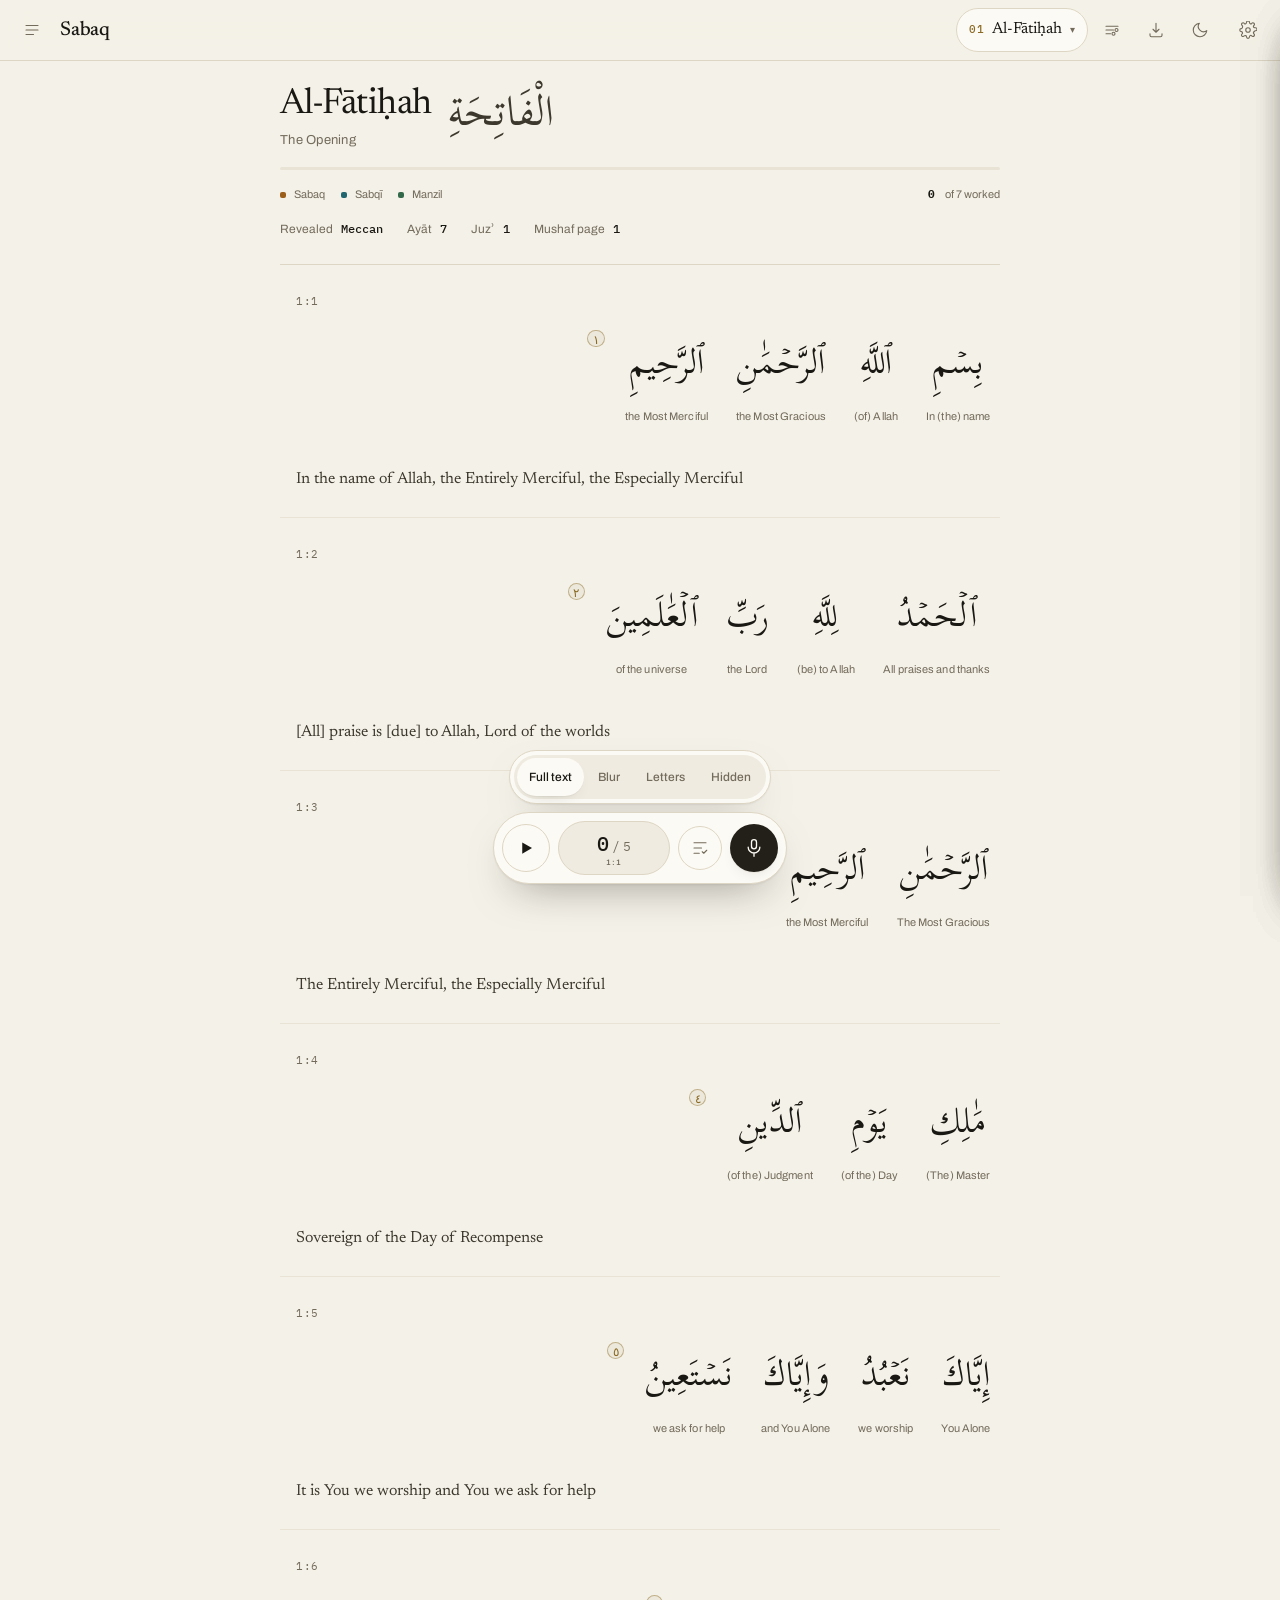
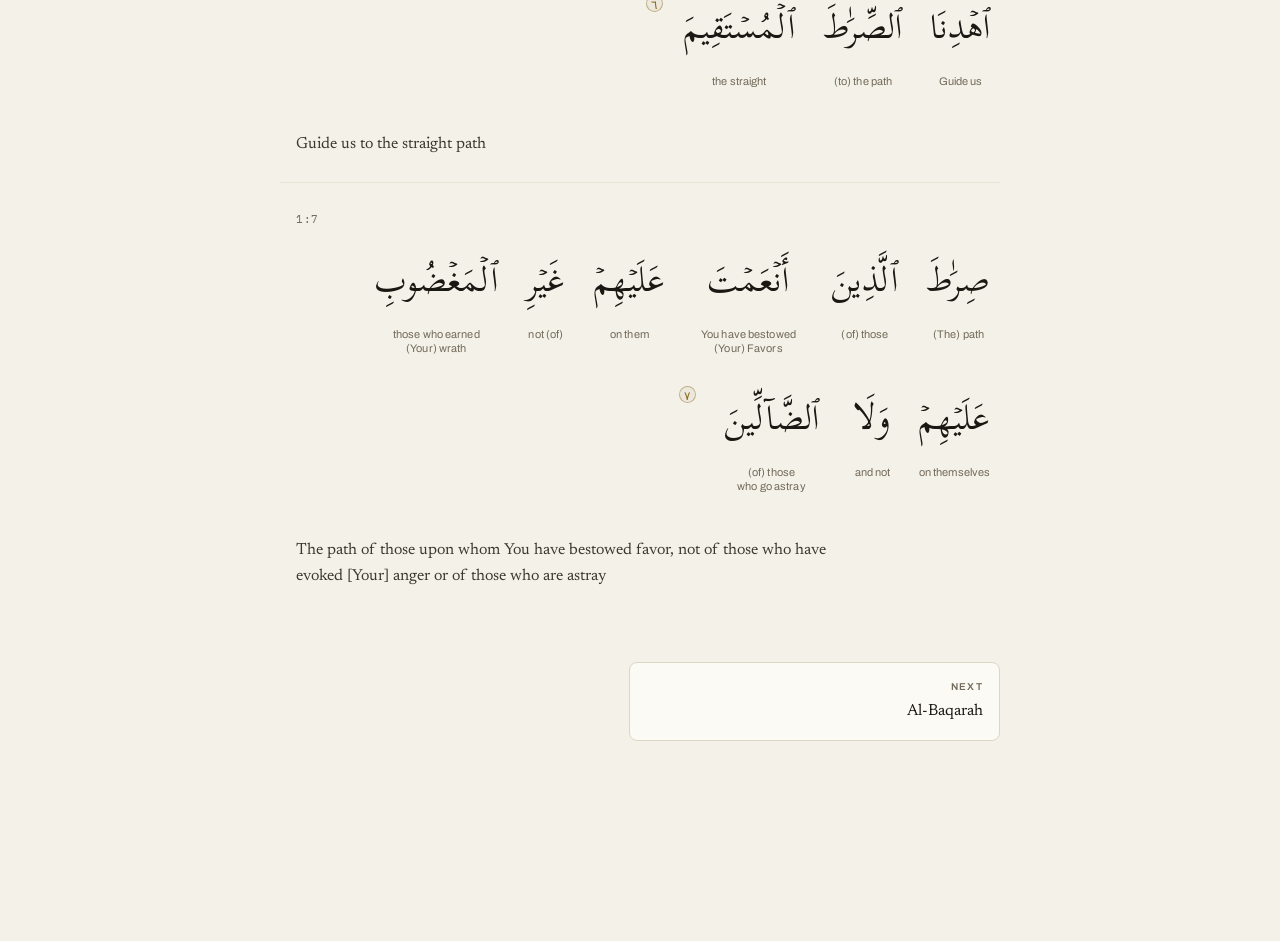
==== commit 6f63e0c2: "Add files via upload" ====
--- a/index.html
+++ b/index.html
@@ -42,6 +42,7 @@
         <button class="tg" id="tgTl" role="menuitemcheckbox">Translation<i></i></button>
         <button class="tg" id="tgTr" role="menuitemcheckbox">Transliteration<i></i></button>
         <button class="tg" id="tgWb" role="menuitemcheckbox">Word-by-word<i></i></button>
+        <button class="tg" id="tgTj" role="menuitemcheckbox">Tajwīd colouring<i></i></button>
       </div>
     </div>
     <button class="icon" id="dlOpen" aria-label="Audio and offline downloads" title="Audio &amp; offline">
@@ -300,6 +301,7 @@
 <script src="data/data-tr.js"></script>
 <script src="data/data-wbw.js"></script>
 <script src="config.js"></script>
+<script src="tajweed.js"></script>
 <script src="tracker.js"></script>
 <script src="ctc-align.js"></script>
 <script src="ctc-engine.js"></script>
--- a/styles.css
+++ b/styles.css
@@ -38,6 +38,18 @@
 
   --brass:#8A6A24;
   --live:#A33322;
+
+  /* tajwīd. Distinct enough to tell apart at reading size, muted enough
+     that a fully coloured page still looks like a mushaf and not a chart. */
+  --tj-ghunnah:#2F7A4F;
+  --tj-idgham:#1F6E86;
+  --tj-ikhfa:#7A4B94;
+  --tj-iqlab:#2E5BA8;
+  --tj-qalqalah:#A85D12;
+  --tj-madd6:#A8271C;
+  --tj-madd4:#C2761A;
+  --tj-madd2:#7E7666;
+  --tj-silent:#A9A294;
   --sabaq:#9C5F1B;
   --sabqi:#1F6670;
   --manzil:#33694A;
@@ -66,6 +78,9 @@
     --rule:#2E2B27; --rule-soft:#242220;
     --accent:#EDE7DA; --accent-2:#FFFDF6; --accent-soft:#2B2823; --on-accent:#141311;
     --brass:#C79E51; --live:#E07A63;
+  --tj-ghunnah:#6FBE8C; --tj-idgham:#63B6CE; --tj-ikhfa:#BC9AD6;
+  --tj-iqlab:#8FAEE8; --tj-qalqalah:#E0A05C; --tj-madd6:#F08A7C;
+  --tj-madd4:#E8B06A; --tj-madd2:#8E8676; --tj-silent:#6A6458;
     --sabaq:#D2954F; --sabqi:#63B3BD; --manzil:#6FB489;
     --shadow:0 1px 2px rgba(0,0,0,.5), 0 8px 26px -16px rgba(0,0,0,.9);
     --lift:0 2px 8px rgba(0,0,0,.6), 0 22px 50px -24px rgba(0,0,0,1);
@@ -78,6 +93,9 @@
   --rule:#2E2B27; --rule-soft:#242220;
   --accent:#EDE7DA; --accent-2:#FFFDF6; --accent-soft:#2B2823; --on-accent:#141311;
   --brass:#C79E51; --live:#E07A63;
+  --tj-ghunnah:#6FBE8C; --tj-idgham:#63B6CE; --tj-ikhfa:#BC9AD6;
+  --tj-iqlab:#8FAEE8; --tj-qalqalah:#E0A05C; --tj-madd6:#F08A7C;
+  --tj-madd4:#E8B06A; --tj-madd2:#8E8676; --tj-silent:#6A6458;
   --sabaq:#D2954F; --sabqi:#63B3BD; --manzil:#6FB489;
   --shadow:0 1px 2px rgba(0,0,0,.5), 0 8px 26px -16px rgba(0,0,0,.9);
   --lift:0 2px 8px rgba(0,0,0,.6), 0 22px 50px -24px rgba(0,0,0,1);
@@ -408,10 +426,18 @@
   transition:transform .26s cubic-bezier(.32,.72,0,1);
   display:flex;flex-direction:column;max-height:min(86vh,860px)}
 .panel.show{transform:none}
-.grab{width:40px;height:4px;border-radius:2px;background:var(--rule);margin:var(--s2) auto 0;flex:none}
+.grab{width:44px;height:5px;border-radius:3px;background:var(--rule);margin:10px auto 2px;flex:none;
+  cursor:grab}
+.grab::before{content:"";position:absolute;left:0;right:0;top:0;height:44px}
 .phead{padding:var(--s3) var(--s4);display:flex;align-items:center;gap:var(--s3);
   border-bottom:1px solid var(--rule-soft);flex:none}
-.phead .ttl{font-family:var(--serif);font-size:19px;font-weight:400}
+/* the title takes the room, so the close button is pinned to the far
+   right rather than sitting against the surah name */
+.phead .ttl{font-family:var(--serif);font-size:19px;font-weight:400;
+  margin-right:auto;min-width:0;overflow:hidden;text-overflow:ellipsis;white-space:nowrap}
+/* the whole top of a sheet is the drag handle, so it must not select */
+.grab,.phead{-webkit-user-select:none;user-select:none;touch-action:none}
+.panel.dragging{transition:none}
 .phead .ttl em{font-style:normal;color:var(--muted);font-family:var(--mono);
   font-size:11.5px;margin-left:var(--s2)}
 .pbody{overflow-y:auto;-webkit-overflow-scrolling:touch;
@@ -601,3 +627,36 @@
 @media (prefers-reduced-motion:reduce){
   *{animation-duration:.01ms!important;transition-duration:.01ms!important}
 }
+
+
+/* ================= tajwīd ================= */
+/* The colour rides on the letters themselves — no background, no box, so
+   the page still reads as a mushaf rather than a highlighted textbook. */
+.tj{font-style:normal;font-weight:inherit}
+.tj-ghunnah{color:var(--tj-ghunnah)}
+.tj-idgham{color:var(--tj-idgham)}
+.tj-ikhfa{color:var(--tj-ikhfa)}
+.tj-iqlab{color:var(--tj-iqlab)}
+.tj-qalqalah{color:var(--tj-qalqalah)}
+.tj-madd6{color:var(--tj-madd6)}
+.tj-madd4{color:var(--tj-madd4)}
+.tj-madd2{color:var(--tj-madd2)}
+.tj-silent{color:var(--tj-silent);opacity:.75}
+
+.tajkey{display:flex;flex-wrap:wrap;gap:var(--s2) var(--s4);font-size:11px;
+  padding-bottom:var(--s1)}
+.tajkey .tj{display:inline-flex;align-items:center;gap:var(--s1);cursor:help}
+.tajkey .tj::before{content:"";width:7px;height:7px;border-radius:50%;
+  background:currentColor;flex:none}
+
+/* a mistake mark must win over tajwīd colour — being told the word was
+   wrong matters more than being told how to pronounce it */
+.w.miss .tj,.w.gap .tj{color:inherit}
+
+/* Concealment hides a word by making it transparent, and a tajwīd colour
+   set on the letters inside would override that and leave the word legible
+   — which defeats the entire point of the mode. The colour has to stand
+   down while a word is concealed. */
+.ayat.m-hide .w:not(.got) .tj,
+.ayat.m-tip .w:not(.got) .tj,
+.ayat.m-blur .w:not(.got) .tj{color:inherit}
